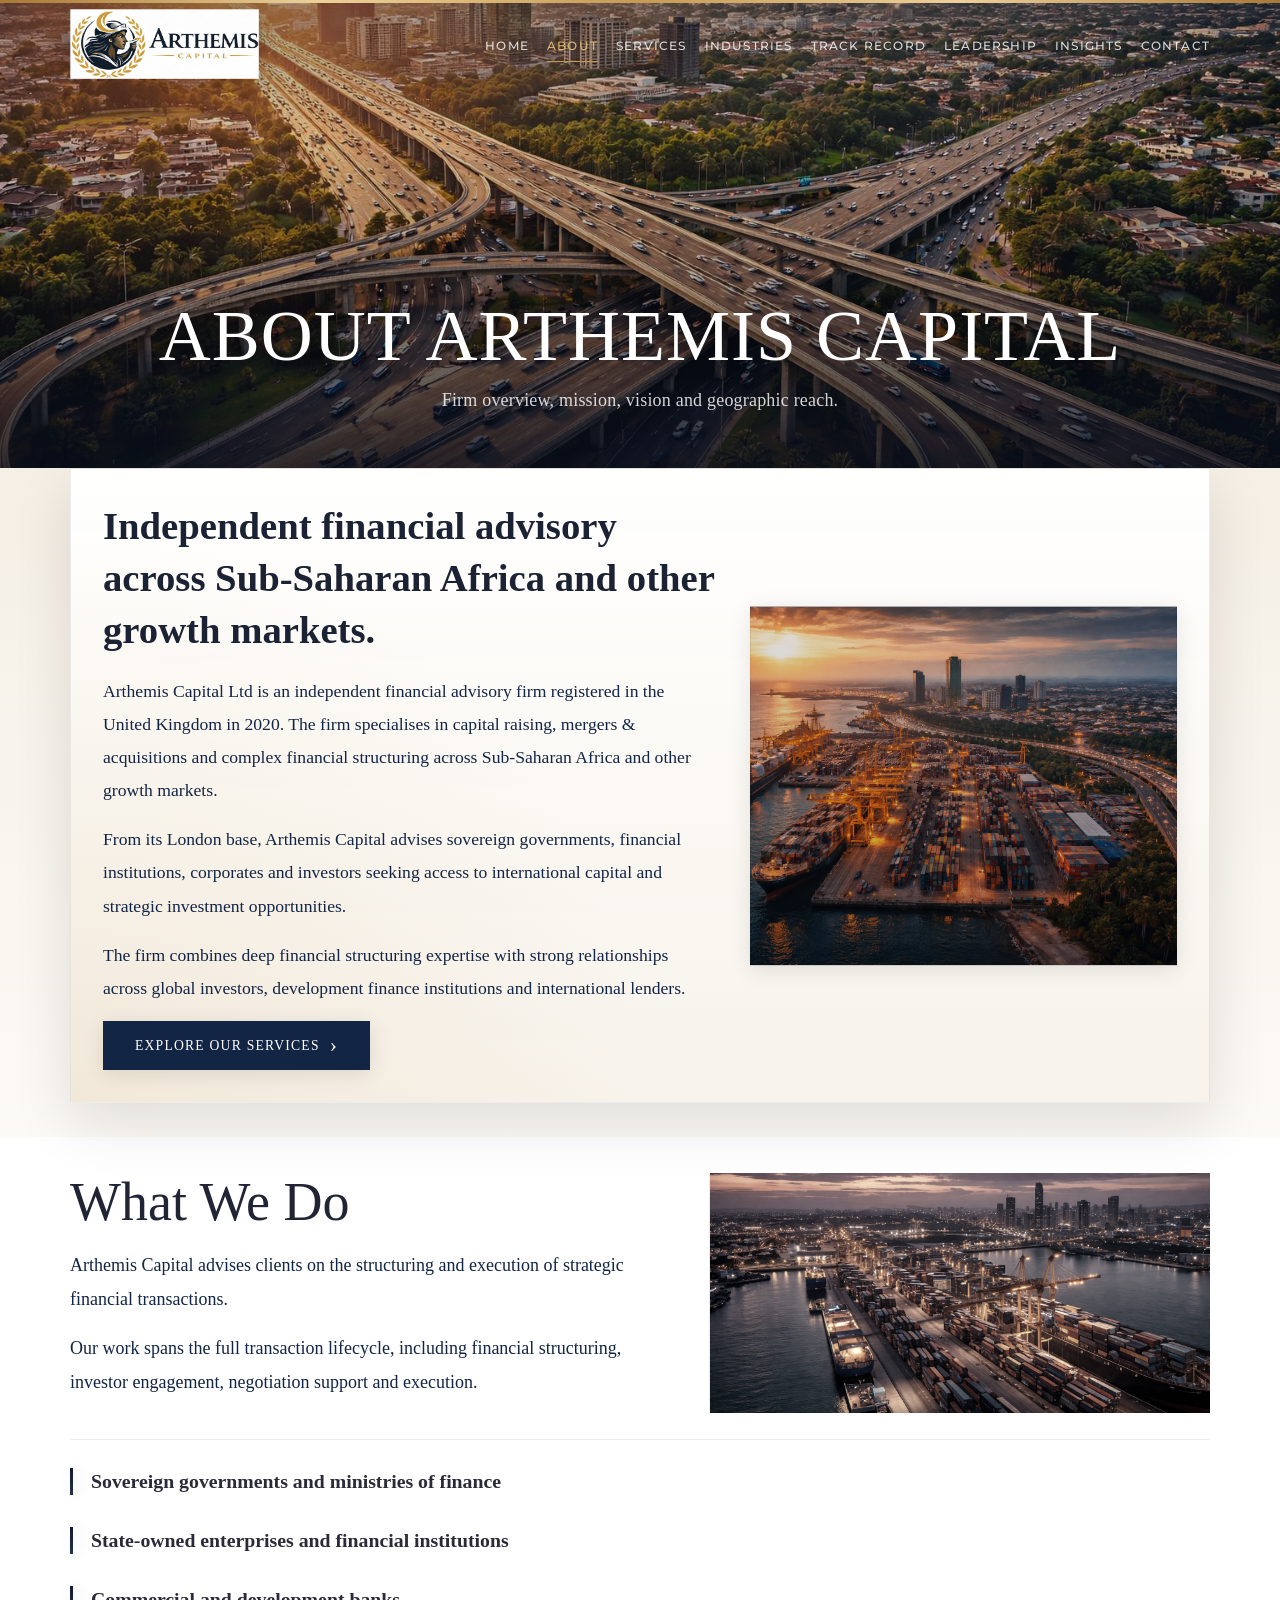
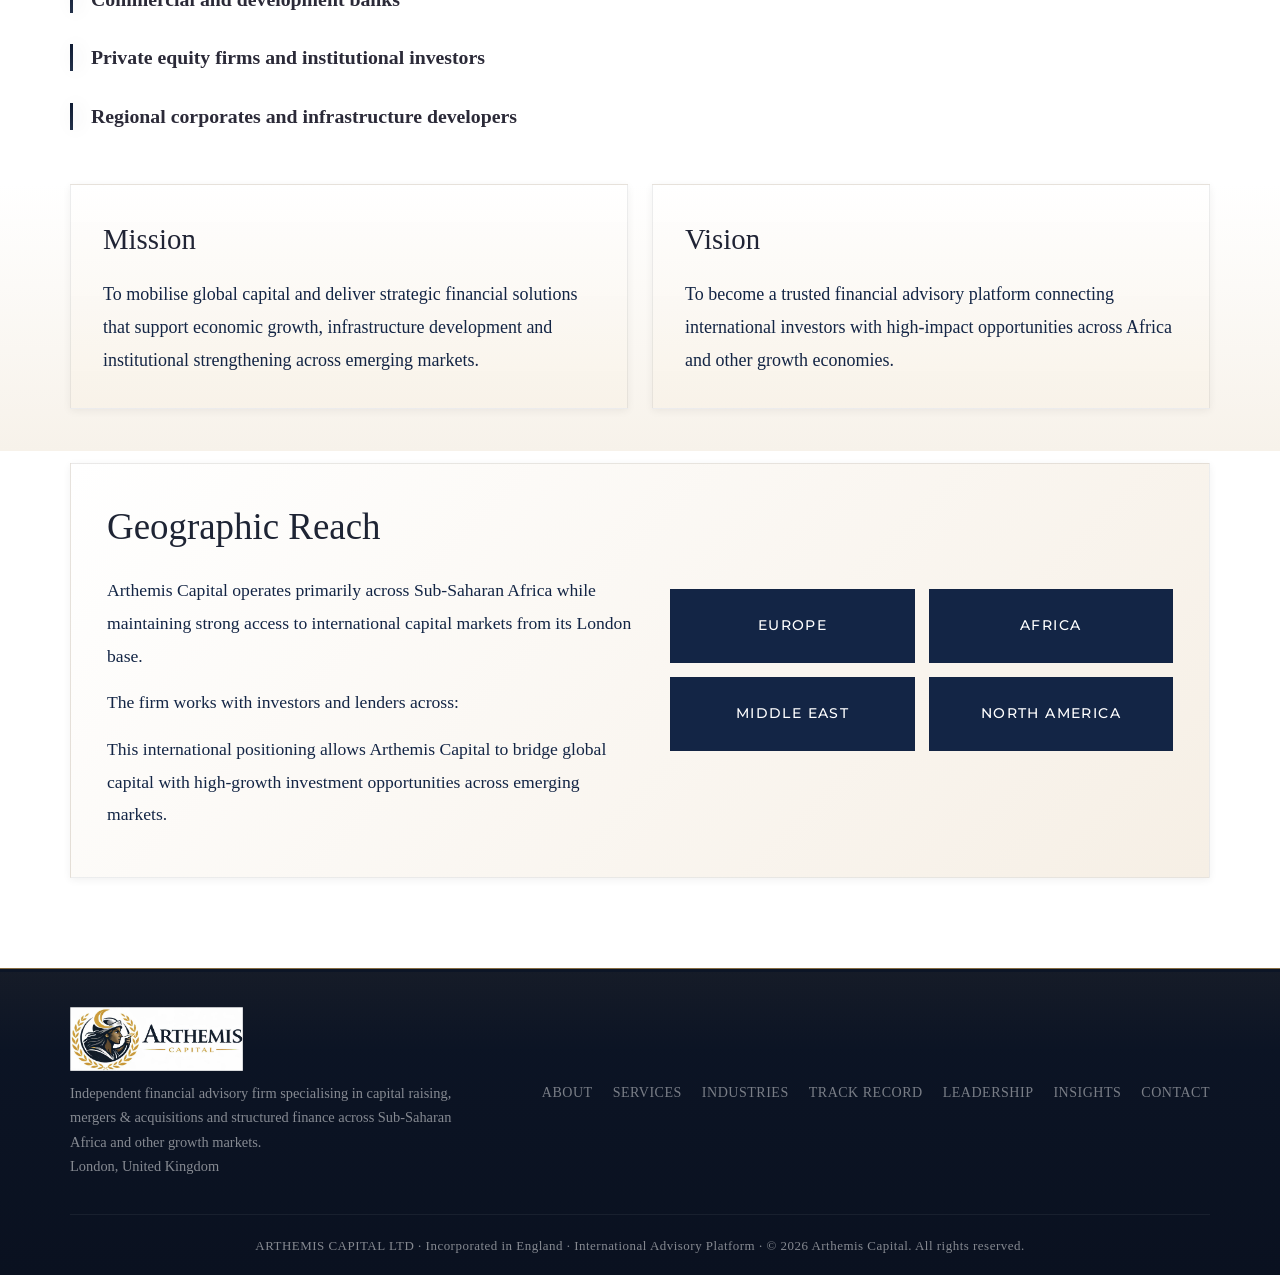
==== docs/about.html @ d1cd0d47 "update page" ====
<!DOCTYPE html>
<html lang="en">

<head>
  <meta charset="UTF-8">
  <meta name="viewport" content="width=device-width, initial-scale=1.0">
  <title>About - Arthemis Capital</title>
  <link rel="icon" href="images/ICONE_ARTHEMIS.png" type="image/x-icon">
  <meta name="description" content="Firm overview, mission, vision and geographic reach of Arthemis Capital.">
  <link rel="preconnect" href="https://fonts.googleapis.com">
  <link rel="preconnect" href="https://fonts.gstatic.com" crossorigin>
  <link
    href="https://fonts.googleapis.com/css2?family=Inter:wght@300;400;500;600;700&family=Montserrat:wght@300;400;500;600;700&family=Playfair+Display:ital,wght@0,400;0,700;1,400&display=swap"
    rel="stylesheet">
  <link rel="stylesheet" href="css/global.css">
  <link rel="stylesheet" href="css/about.css">
</head>

<body>
  <div class="gold-bar-top"></div>

  <header class="site-header">
    <div class="header-inner">
      <a href="index.html" class="logo" aria-label="Arthemis Capital home">
        <img src="images/LOGO_ARTHEMIS.png" alt="Arthemis Capital logo">
      </a>
      <nav class="main-nav" id="mainNav">
        <ul>
          <li><a href="index.html">Home</a></li>
          <li><a href="about.html" class="active">About</a></li>
          <li><a href="services.html">Services</a></li>
          <li><a href="industries.html">Industries</a></li>
          <li><a href="track-record.html">Track Record</a></li>
          <li><a href="leadership.html">Leadership</a></li>
          <li><a href="insights.html">Insights</a></li>
          <li><a href="contact.html">Contact</a></li>
        </ul>
      </nav>
      <button class="nav-toggle" id="navToggle" aria-label="Toggle navigation">
        <span></span><span></span><span></span>
      </button>
    </div>
  </header>

  <section class="page-hero">
    <div class="hero-bg"></div>
    <div class="page-hero-content">
      <h1>About Arthemis Capital</h1>
      <p>Firm overview, mission, vision and geographic reach.</p>
    </div>
  </section>

  <section class="about-intro-section">
    <div class="container">
      <div class="about-intro-card">
        <div class="about-intro-copy">
          <h2>Independent financial advisory across Sub-Saharan Africa and other growth markets.</h2>
          <p>Arthemis Capital Ltd is an independent financial advisory firm registered in the United Kingdom in 2020.
            The firm specialises in capital raising, mergers &amp; acquisitions and complex financial structuring across
            Sub-Saharan Africa and other growth markets.</p>
          <p>From its London base, Arthemis Capital advises sovereign governments, financial institutions, corporates
            and investors seeking access to international capital and strategic investment opportunities.</p>
          <p>The firm combines deep financial structuring expertise with strong relationships across global investors, development finance institutions and international lenders.</p>
          <a href="services.html" class="btn btn-dark btn-arrow">Explore Our Services</a>
        </div>
        <div class="about-intro-visual" aria-hidden="true">
          <div class="about-intro-image"></div>
        </div>
      </div>
    </div>
  </section>

  <section class="about-firm-section">
    <div class="container">
      <div class="about-firm-layout">
        <div class="about-intro-text">
          <h2>What We Do</h2>
          <p>Arthemis Capital advises clients on the structuring and execution of strategic financial transactions.</p>
          <p>Our work spans the full transaction lifecycle, including financial structuring, investor engagement,
            negotiation support and execution.</p>
        </div>
        <div class="about-firm-map" aria-hidden="true"></div>
      </div>

      <div class="work-list-panel">
        <div class="work-list">
          <div class="value-item">
            <div class="value-bar"></div>
            <div>
              <h4>Sovereign governments and ministries of finance</h4>
            </div>
          </div>
          <div class="value-item">
            <div class="value-bar"></div>
            <div>
              <h4>State-owned enterprises and financial institutions</h4>
            </div>
          </div>
          <div class="value-item">
            <div class="value-bar"></div>
            <div>
              <h4>Commercial and development banks</h4>
            </div>
          </div>
          <div class="value-item">
            <div class="value-bar"></div>
            <div>
              <h4>Private equity firms and institutional investors</h4>
            </div>
          </div>
          <div class="value-item">
            <div class="value-bar"></div>
            <div>
              <h4>Regional corporates and infrastructure developers</h4>
            </div>
          </div>
        </div>
      </div>
    </div>
  </section>

  <section class="mission-section">
    <div class="container">
      <div class="mission-grid">
        <article class="mission-card">
          <h2>Mission</h2>
          <p>To mobilise global capital and deliver strategic financial solutions that support economic growth,
            infrastructure development and institutional strengthening across emerging markets.</p>
        </article>
        <article class="mission-card">
          <h2>Vision</h2>
          <p>To become a trusted financial advisory platform connecting international investors with high-impact
            opportunities across Africa and other growth economies.</p>
        </article>
      </div>
    </div>
  </section>

  <section class="reach-section">
    <div class="container">
      <div class=" reach-layout">
        <div class="reach-copy">
          <h2>Geographic Reach</h2>
          <p>Arthemis Capital operates primarily across Sub-Saharan Africa while maintaining strong access to international capital markets from its London base.</p>
          <p>The firm works with investors and lenders across:</p>
          <p>This international positioning allows Arthemis Capital to bridge global capital with high-growth investment opportunities across emerging markets.</p>
        </div>
        <div class="reach-grid">
          <div class="reach-card">Europe</div>
          <div class="reach-card">Africa</div>
          <div class="reach-card">Middle East</div>
          <div class="reach-card">North America</div>
        </div>
      </div>
    </div>
  </section>

  <footer class="site-footer">
    <div class="container">
      <div class="footer-inner">
        <div class="footer-left">
          <a href="index.html" class="footer-logo" aria-label="Arthemis Capital home">
            <img src="images/LOGO_ARTHEMIS.png" alt="Arthemis Capital logo">
          </a>
          <p>Independent financial advisory firm specialising in capital raising, mergers &amp; acquisitions and
            structured finance across Sub-Saharan Africa and other growth markets.</p>
          <p>London, United Kingdom</p>
        </div>
        <div class="footer-links">
          <a href="about.html">About</a>
          <a href="services.html">Services</a>
          <a href="industries.html">Industries</a>
          <a href="track-record.html">Track Record</a>
          <a href="leadership.html">Leadership</a>
          <a href="insights.html">Insights</a>
          <a href="contact.html">Contact</a>
        </div>
      </div>
      <div class="footer-bottom">
        <p>ARTHEMIS CAPITAL LTD · Incorporated in England · International Advisory Platform · &copy; 2026 Arthemis
          Capital. All rights reserved.</p>
      </div>
    </div>
  </footer>

  <script src="js/main.js"></script>
</body>

</html>
---- docs/css/global.css ----
/* ==========================================
   ARTHEMIS CAPITAL - Global Stylesheet
   Shared variables, reset, header, buttons,
   sections, page-hero, footer & responsive
   ========================================== */

/* --- CSS Variables --- */
:root {
  --navy-dark: #0b1220;
  --navy: #132545;
  --navy-mid: #17253f;
  --navy-light: #20304c;
  --gold: #c69a53;
  --gold-light: #dbb779;
  --gold-bright: #edd19a;
  --gold-dark: #a87835;
  --gold-deep: #8a6428;
  --white: #ffffff;
  --off-white: #f7f5f1;
  --cream: #f0ebe3;
  --light-gray: #e0ddd6;
  --medium-gray: #8a8a8a;
  --dark-text: #132545;
  --body-text: #3a3a4a;
  --font-heading: 'Playfair Display', 'Georgia', serif;
  --font-body: 'Inter', 'Helvetica Neue', Arial, sans-serif;
  --max-width: 1200px;
  --transition: all 0.35s cubic-bezier(0.25, 0.46, 0.45, 0.94);
  --shadow-sm: 0 2px 8px rgba(0,0,0,0.06);
  --shadow-md: 0 4px 20px rgba(0,0,0,0.1);
  --shadow-lg: 0 10px 40px rgba(0,0,0,0.15);
  --shadow-gold: 0 4px 20px rgba(200,148,74,0.15);
}

/* --- Reset & Base --- */
*,*::before,*::after{margin:0;padding:0;box-sizing:border-box}
html{scroll-behavior:smooth;font-size:18px}
body{color:var(--body-text);line-height:1.7;background:linear-gradient(180deg,#f7f3ed 0%,#ffffff 12%,#f7f3ed 100%);-webkit-font-smoothing:antialiased;-moz-osx-font-smoothing:grayscale}
a{text-decoration:none;color:inherit;transition:var(--transition)}
ul,ol{list-style:none}
img{max-width:100%;height:auto;display:block}
.container{max-width:var(--max-width);margin:0 auto;padding:0 30px}

/* --- Gold Top Bar --- */
.gold-bar-top{height:3px;background:linear-gradient(90deg,var(--gold-dark),var(--gold-bright),var(--gold),var(--gold-bright),var(--gold-dark));position:fixed;top:0;left:0;right:0;z-index:1001}

/* --- Header / Navigation --- */
.site-header{background:transparent;backdrop-filter:none;-webkit-backdrop-filter:none;position:fixed;top:3px;left:0;width:100%;z-index:1000;border-bottom:none;transition:var(--transition)}
.site-header.scrolled{background:rgba(8,14,28,0.94);box-shadow:0 4px 30px rgba(0,0,0,0.32);border-bottom-color:rgba(200,148,74,0.2)}
.header-inner{display:flex;align-items:center;justify-content:space-between;max-width:var(--max-width);margin:0 auto;padding:0 30px;height:82px}
.logo{display:inline-flex;align-items:center;flex-shrink:0}
.logo img{display:block;height:70px;width:auto;object-fit:contain;filter:drop-shadow(0 4px 14px rgba(0,0,0,0.22))}
.main-nav ul{display:flex;gap:18px;align-items:center}
.main-nav a{color:rgba(255,255,255,0.82);font-size:0.66rem;text-transform:uppercase;letter-spacing:1.2px;font-weight:500;padding:5px 0;position:relative;font-family:'Montserrat',sans-serif}
.main-nav a::after{content:'';position:absolute;bottom:-4px;left:0;width:0;height:1px;background:var(--gold);transition:width 0.35s ease}
.main-nav a:hover,.main-nav a.active{color:var(--gold-light)}
.main-nav a:hover::after,.main-nav a.active::after{width:100%}
.nav-toggle{display:none;flex-direction:column;gap:5px;cursor:pointer;background:none;border:none;padding:5px}
.nav-toggle span{display:block;width:24px;height:2px;background:var(--white);transition:var(--transition);border-radius:1px}

/* --- Page Hero (interior pages) --- */
.page-hero{position:relative;min-height:43vh;display:flex;align-items:flex-end;color:var(--white);margin-top:0;padding-top:65px;overflow:hidden;border-bottom:1px solid rgba(198,154,83,0.3)}

.page-hero .hero-bg{position:absolute;inset:0;z-index:0;
  background:
    linear-gradient(180deg,rgba(8,14,28,0.66) 0%,rgba(8,14,28,0.38) 35%,rgba(12,26,50,0.35) 55%,rgba(8,14,28,0.75) 100%),
    url('../images/image10.jpeg');
  background-position:center;
  background-size:cover;
  background-repeat:no-repeat}

.page-hero .hero-bg::before{content:'';position:absolute;inset:0;background:none}

.page-hero .hero-bg::after{content:'';position:absolute;bottom:0;left:0;right:0;height:150px;background:linear-gradient(to top,rgba(8,14,28,0.4),transparent)}

.page-hero-content{position:relative;z-index:1;padding:78px 30px 44px;max-width:var(--max-width);margin:0 auto;width:100%;text-align:center}
.page-hero h1{font-size:3rem;font-weight:400;margin-bottom:12px;text-shadow:0 2px 20px rgba(0,0,0,0.4);letter-spacing:0.8px}
.page-hero p{font-size:1rem;color:rgba(255,255,255,0.82);max-width:680px;letter-spacing:0.2px;margin:0 auto}
.breadcrumb{margin-top:25px;font-size:0.78rem;color:rgba(255,255,255,0.4);letter-spacing:0.5px}
.breadcrumb a{color:rgba(255,255,255,0.5)}
.breadcrumb a:hover{color:var(--gold-light)}

/* --- Buttons --- */
.btn{display:inline-flex;align-items:center;gap:10px;padding:13px 32px;font-size:0.76rem;letter-spacing:1.2px;text-transform:uppercase;font-weight:500;border:none;cursor:pointer;transition:var(--transition);position:relative}
.btn-primary{background:linear-gradient(135deg,var(--gold),var(--gold-dark));color:var(--navy-dark);box-shadow:0 4px 15px rgba(200,148,74,0.3)}
.btn-primary:hover{background:linear-gradient(135deg,var(--gold-bright),var(--gold));box-shadow:0 6px 25px rgba(200,148,74,0.4);transform:translateY(-1px)}
.btn-outline{background:rgba(255,255,255,0.05);color:var(--white);border:1px solid rgba(255,255,255,0.5)}
.btn-outline:hover{border-color:var(--gold-light);color:var(--gold-light);background:rgba(200,148,74,0.08)}
.btn-outline-dark{background:#132545;color:var(--navy);border:1px solid rgba(11,18,32,0.6)}
.btn-outline-dark:hover{color:var(--white);box-shadow:var(--shadow-md)}
.btn-dark{background:var(--navy);color:var(--white);box-shadow:var(--shadow-md)}
.btn-gold-outline{background:transparent;color:var(--gold-light);border:1px solid rgba(198,154,83,0.65)}
.btn-gold-outline:hover{background:var(--gold);color:var(--navy-dark);box-shadow:var(--shadow-gold)}
.btn-arrow::after{content:'\203A';font-size:1.2rem;transition:transform 0.3s ease;line-height:1}
.btn-arrow:hover::after{transform:translateX(4px)}

/* --- Sections --- */
.section{padding:90px 0}
.section-dark{background:var(--navy-dark);color:var(--white)}
.section-navy{background:var(--navy);color:var(--white)}
.section-light{background:var(--off-white)}
.section-title{text-align:center;font-size:1.9rem;color:var(--dark-text);margin-bottom:15px;font-weight:400;letter-spacing:0.5px}
.section-title-light{color:var(--white)}
.section-subtitle{text-align:center;max-width:600px;margin:0 auto 50px;font-size:0.95rem;line-height:1.7}
.section-subtitle-light{color:rgba(255,255,255,0.6)}

/* --- Footer --- */
.site-footer{background:linear-gradient(180deg,#0c1526 0%,#0a1120 100%);color:rgba(255,255,255,0.5);padding:38px 0 18px;border-top:1px solid rgba(198,154,83,0.65);position:relative}
.site-footer::before{content:'';position:absolute;top:3px;left:0;right:0;height:80px;background:linear-gradient(to bottom,rgba(200,148,74,0.05),transparent);pointer-events:none}
.footer-inner{display:flex;justify-content:space-between;align-items:center;flex-wrap:wrap;gap:25px;position:relative;z-index:1}
.footer-left{font-size:0.8rem;max-width:420px}
.footer-left .footer-logo{display:inline-flex;align-items:center;margin-bottom:10px}
.footer-left .footer-logo img{display:block;height:64px;width:auto;object-fit:contain}
.footer-links{display:flex;gap:20px;flex-wrap:wrap;justify-content:flex-end}
.footer-links a{font-size:0.78rem;color:rgba(255,255,255,0.45);letter-spacing:0.5px;text-transform:uppercase}
.footer-links a:hover{color:var(--gold-light)}
.footer-bottom{text-align:center;margin-top:35px;padding-top:20px;border-top:1px solid rgba(255,255,255,0.06);font-size:0.72rem;letter-spacing:0.5px;position:relative;z-index:1}

/* --- Responsive --- */
@media(max-width:1024px){
  .transactions-grid,.stats-grid,.why-grid{grid-template-columns:repeat(2,1fr)}
  .about-intro{grid-template-columns:1fr}
  .leader-profile{grid-template-columns:230px 1fr;padding:35px}
  .hero h1{font-size:2.3rem}
  .hero h1 span{font-size:1.35rem}
}

@media(max-width:768px){
  html{font-size:15px}
  .container{padding:0 20px}
  .nav-toggle{display:flex}
  .logo img{height:42px}
  .main-nav{position:fixed;top:71px;left:0;right:0;background:rgba(8,14,28,0.98);backdrop-filter:blur(12px);transform:translateY(-100%);opacity:0;visibility:hidden;transition:var(--transition);border-bottom:1px solid rgba(200,148,74,0.15)}
  .main-nav.active{transform:translateY(0);opacity:1;visibility:visible}
  .main-nav ul{flex-direction:column;padding:25px 30px;gap:18px}
  .hero{min-height:80vh}
  .hero h1{font-size:1.8rem}
  .hero h1 span{font-size:1.15rem}
  .hero-stats{flex-direction:column;align-items:stretch}
  .hero-stat{border-right:none;border-bottom:1px solid rgba(200,148,74,0.1);text-align:center}
  .hero-stat:last-child{border-bottom:none}
  .page-hero{min-height:300px}
  .page-hero h1{font-size:2rem}
  .section{padding:60px 0}
  .leader-profile{grid-template-columns:1fr;padding:30px 25px;text-align:center;gap:30px}
  .leader-photo{max-width:220px;margin:0 auto}
  .transactions-grid,.stats-grid{grid-template-columns:repeat(2,1fr);gap:15px}
  .why-grid{grid-template-columns:repeat(2,1fr);gap:25px}
  .contact-grid{grid-template-columns:1fr;gap:40px}
  .timeline-item{grid-template-columns:65px 1fr;gap:18px}
  .quote-inner{flex-direction:column;text-align:center;gap:25px}
  .footer-inner{flex-direction:column;text-align:center}
  .footer-links{flex-wrap:wrap;justify-content:center;gap:18px}
}

@media(max-width:480px){
  .hero h1{font-size:1.5rem}
  .hero h1 span{font-size:1rem}
  .transactions-grid,.stats-grid{grid-template-columns:1fr}
  .hero-buttons{flex-direction:column;align-items:center}
  .btn{width:100%;justify-content:center}
}
---- docs/css/about.css ----
/* ==========================================
   ARTHEMIS CAPITAL - About Page
   ========================================== */

.page-hero{min-height:52vh;display:flex;align-items:flex-end;border-bottom:none}
.page-hero .hero-bg{background:linear-gradient(180deg,rgba(8,14,28,0.34) 0%,rgba(8,14,28,0.16) 28%,rgba(8,14,28,0.32) 58%,rgba(8,14,28,0.72) 100%),url('../images/image10.jpeg') center/cover no-repeat}
.page-hero-content{padding:110px 30px 52px;text-align:center}
.page-hero h1{font-size:4rem;line-height:1.04;letter-spacing:1px;text-transform:uppercase;text-shadow:0 6px 24px rgba(0,0,0,0.42)}
.page-hero p{font-size:1rem;color:rgba(255,255,255,0.82)}
.breadcrumb{margin-top:18px;color:rgba(255,255,255,0.62)}
.breadcrumb a{color:rgba(255,255,255,0.72)}

.about-intro-section{padding:0 0 34px;background:linear-gradient(180deg,#f5efe5 0%,#fcfaf6 100%)}
.about-intro-card{display:grid;grid-template-columns:minmax(0,1.12fr) minmax(300px,0.78fr);gap:34px;align-items:center;padding:32px;background:linear-gradient(180deg,rgba(255,255,255,0.98),rgba(247,242,234,0.96));border:1px solid rgba(17,28,48,0.08);box-shadow:0 20px 55px rgba(21,19,14,0.12);position:relative;z-index:2;overflow:hidden}
.about-intro-card::after{content:'';position:absolute;inset:0;background:radial-gradient(circle at left bottom,rgba(198,154,83,0.12),transparent 44%);pointer-events:none}
.about-intro-copy{position:relative;z-index:1}
.about-intro-copy h2{font-size:2.15rem;line-height:1.34;color:#1b2233;margin-bottom:18px}
.about-intro-copy p{font-size:0.98rem;color:var(--dark-text);line-height:1.88;margin-bottom:16px}
.about-intro-visual{position:relative;z-index:1}
.about-intro-image{min-height:360px;background:linear-gradient(180deg,rgba(11,18,32,0.12),rgba(11,18,32,0.28)),url('../images/image8.jpeg') center/cover no-repeat;border:1px solid rgba(17,28,48,0.08);box-shadow:var(--shadow-md)}

.about-firm-section{padding:36px 0 46px;background:#fff}
.about-firm-layout{display:grid;grid-template-columns:minmax(0,1fr) minmax(260px,0.82fr);gap:28px;align-items:center;padding-bottom:26px;border-bottom:1px solid rgba(17,28,48,0.08)}
.about-intro-text h2{font-size:3rem;font-weight:400;color:#202435;line-height:1.05;margin-bottom:18px}
.about-intro-text p{font-size:1rem;color:var(--dark-text);line-height:1.9;margin-bottom:14px;max-width:700px}
.about-firm-map{min-height:240px;border-left:1px solid rgba(17,28,48,0.08);background:url('../images/image12.jpeg') center/cover no-repeat;filter:saturate(0.38) brightness(1.08);}

.work-list-panel{padding-top:28px}
.work-list{display:grid;gap:24px;max-width:880px}
.value-item{display:flex;gap:18px;align-items:flex-start}
.value-bar{width:3px;min-height:1.5rem;background:linear-gradient(180deg,#0f1b33,#23314a);box-shadow:4px 0 18px rgba(19,37,69,0.14);border-radius:0;flex-shrink:0}
.value-item h4{font-size:1.1rem;color:#2b2a38;line-height:1.35;margin-bottom:8px}

.mission-section{padding:0 0 42px;background:linear-gradient(180deg,#fff 0%,#f7f2ea 100%)}
.mission-grid{display:grid;grid-template-columns:repeat(2,1fr);gap:24px}
.mission-card{background:linear-gradient(180deg,rgba(255,255,255,0.95),rgba(248,242,233,0.96));border:1px solid rgba(17,28,48,0.08);padding:30px 32px;box-shadow:var(--shadow-sm)}
.mission-card h2{font-size:1.6rem;color:#202435;font-weight:400;margin-bottom:14px}
.mission-card p{color:var(--dark-text);line-height:1.85}

.reach-section{padding:12px 0 90px;background:#fff}
.reach-layout{display:grid;grid-template-columns:minmax(0,1fr) minmax(280px,0.95fr);gap:34px;align-items:center;padding:32px 36px;border:1px solid rgba(17,28,48,0.08);background:linear-gradient(135deg,#fff 0%,#f6efe5 100%);box-shadow:var(--shadow-sm)}
.reach-copy h2{font-size:2.05rem;font-weight:400;color:#1e2434;margin-bottom:16px}
.reach-copy p{font-size:0.98rem;color:var(--dark-text);line-height:1.85;margin-bottom:14px}
.reach-grid{display:grid;grid-template-columns:repeat(2,1fr);gap:14px}
.reach-card{padding:24px 18px;min-height:74px;border:1px solid rgba(17,28,48,0.08);background:var(--navy);text-align:center;font-family:'Montserrat',sans-serif;font-size:0.78rem;letter-spacing:1.4px;text-transform:uppercase;font-weight:500;color:white;display:flex;align-items:center;justify-content:center}

@media(max-width:1024px){
  .about-intro-card,
  .about-firm-layout,
  .reach-layout{grid-template-columns:1fr}

  .about-firm-map{border-left:none;border-top:1px solid rgba(17,28,48,0.08)}
}

@media(max-width:768px){
  .page-hero{min-height:360px}
  .page-hero-content{padding:96px 20px 40px}
  .page-hero h1{font-size:2.4rem}

  .about-intro-card{grid-template-columns:1fr;gap:22px;padding:22px;}
  .about-intro-copy h2{font-size:1.7rem}
  .about-intro-image{min-height:280px}

  .about-firm-section{padding:28px 0 36px}
  .about-intro-text h2{font-size:2.25rem}
  .value-item h4{font-size:1.05rem}

  .mission-grid,
  .reach-grid{grid-template-columns:1fr}
  .mission-card,
  .reach-layout{padding:24px 22px}
  .reach-copy h2{font-size:1.7rem}
}
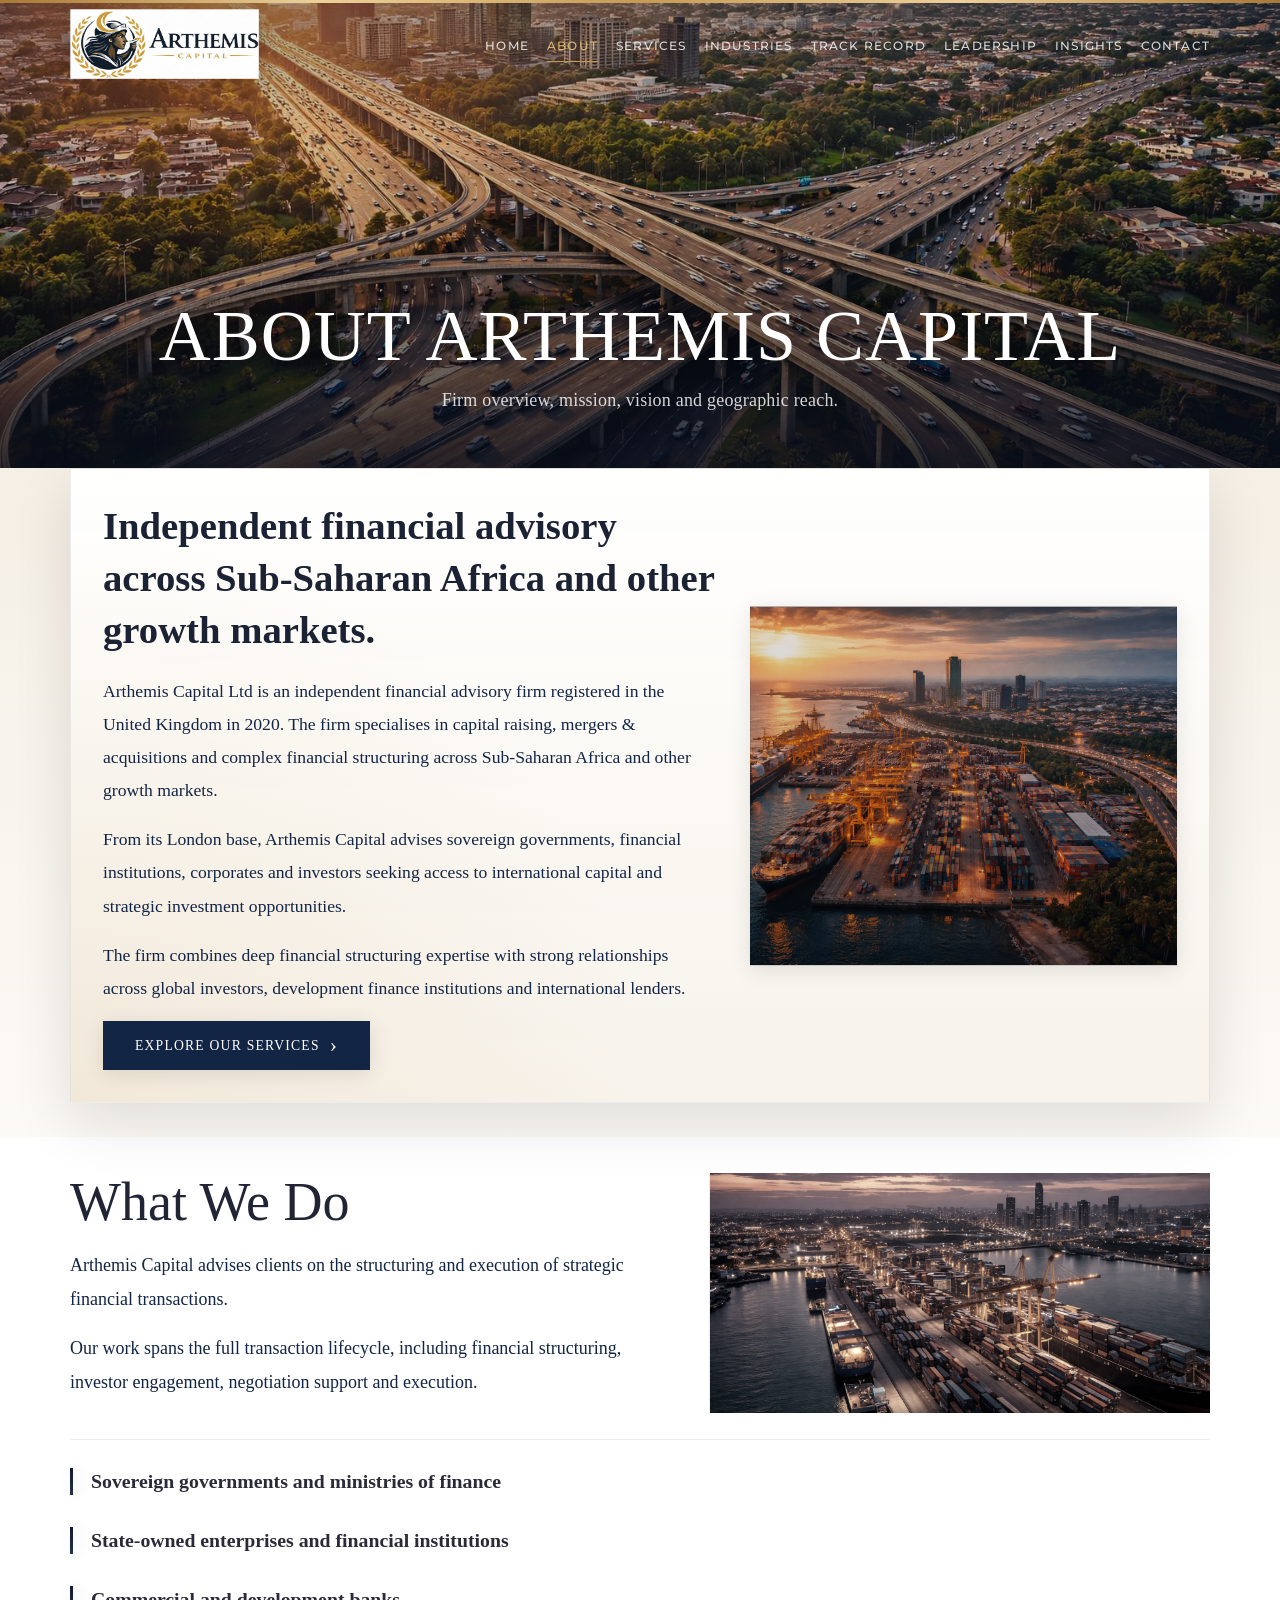
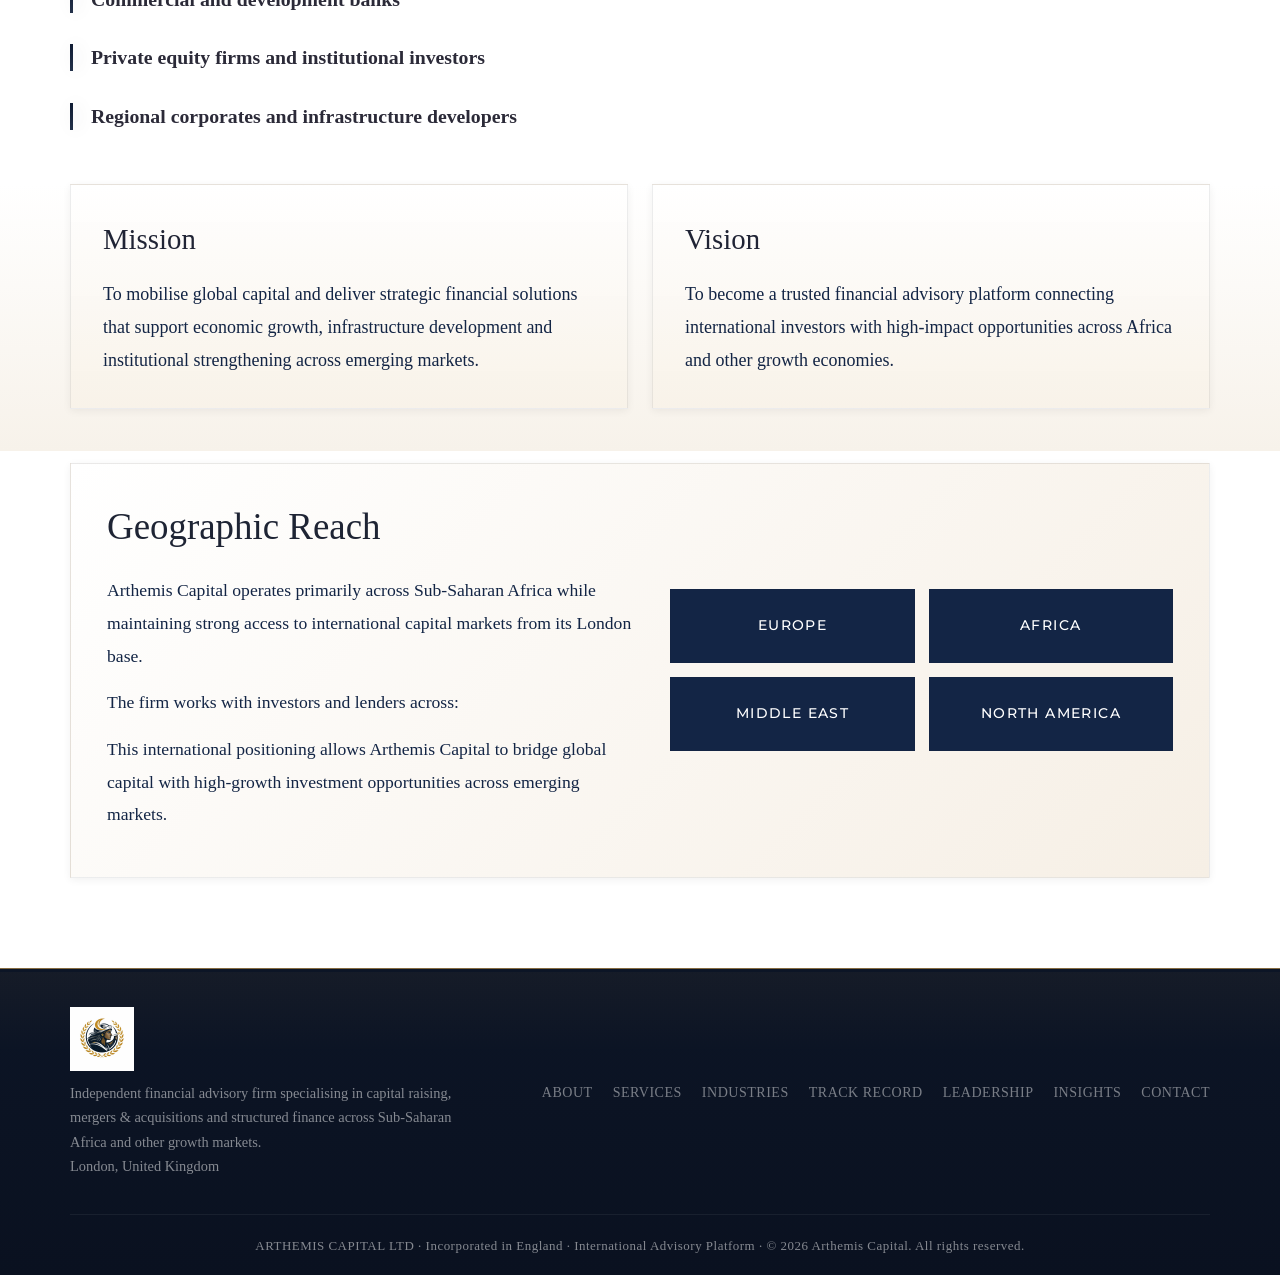
==== commit 6cce9102: "update icon footer" ====
--- a/docs/about.html
+++ b/docs/about.html
@@ -160,7 +160,7 @@
       <div class="footer-inner">
         <div class="footer-left">
           <a href="index.html" class="footer-logo" aria-label="Arthemis Capital home">
-            <img src="images/LOGO_ARTHEMIS.png" alt="Arthemis Capital logo">
+            <img src="images/logo.jpeg" alt="Arthemis Capital logo">
           </a>
           <p>Independent financial advisory firm specialising in capital raising, mergers &amp; acquisitions and
             structured finance across Sub-Saharan Africa and other growth markets.</p>
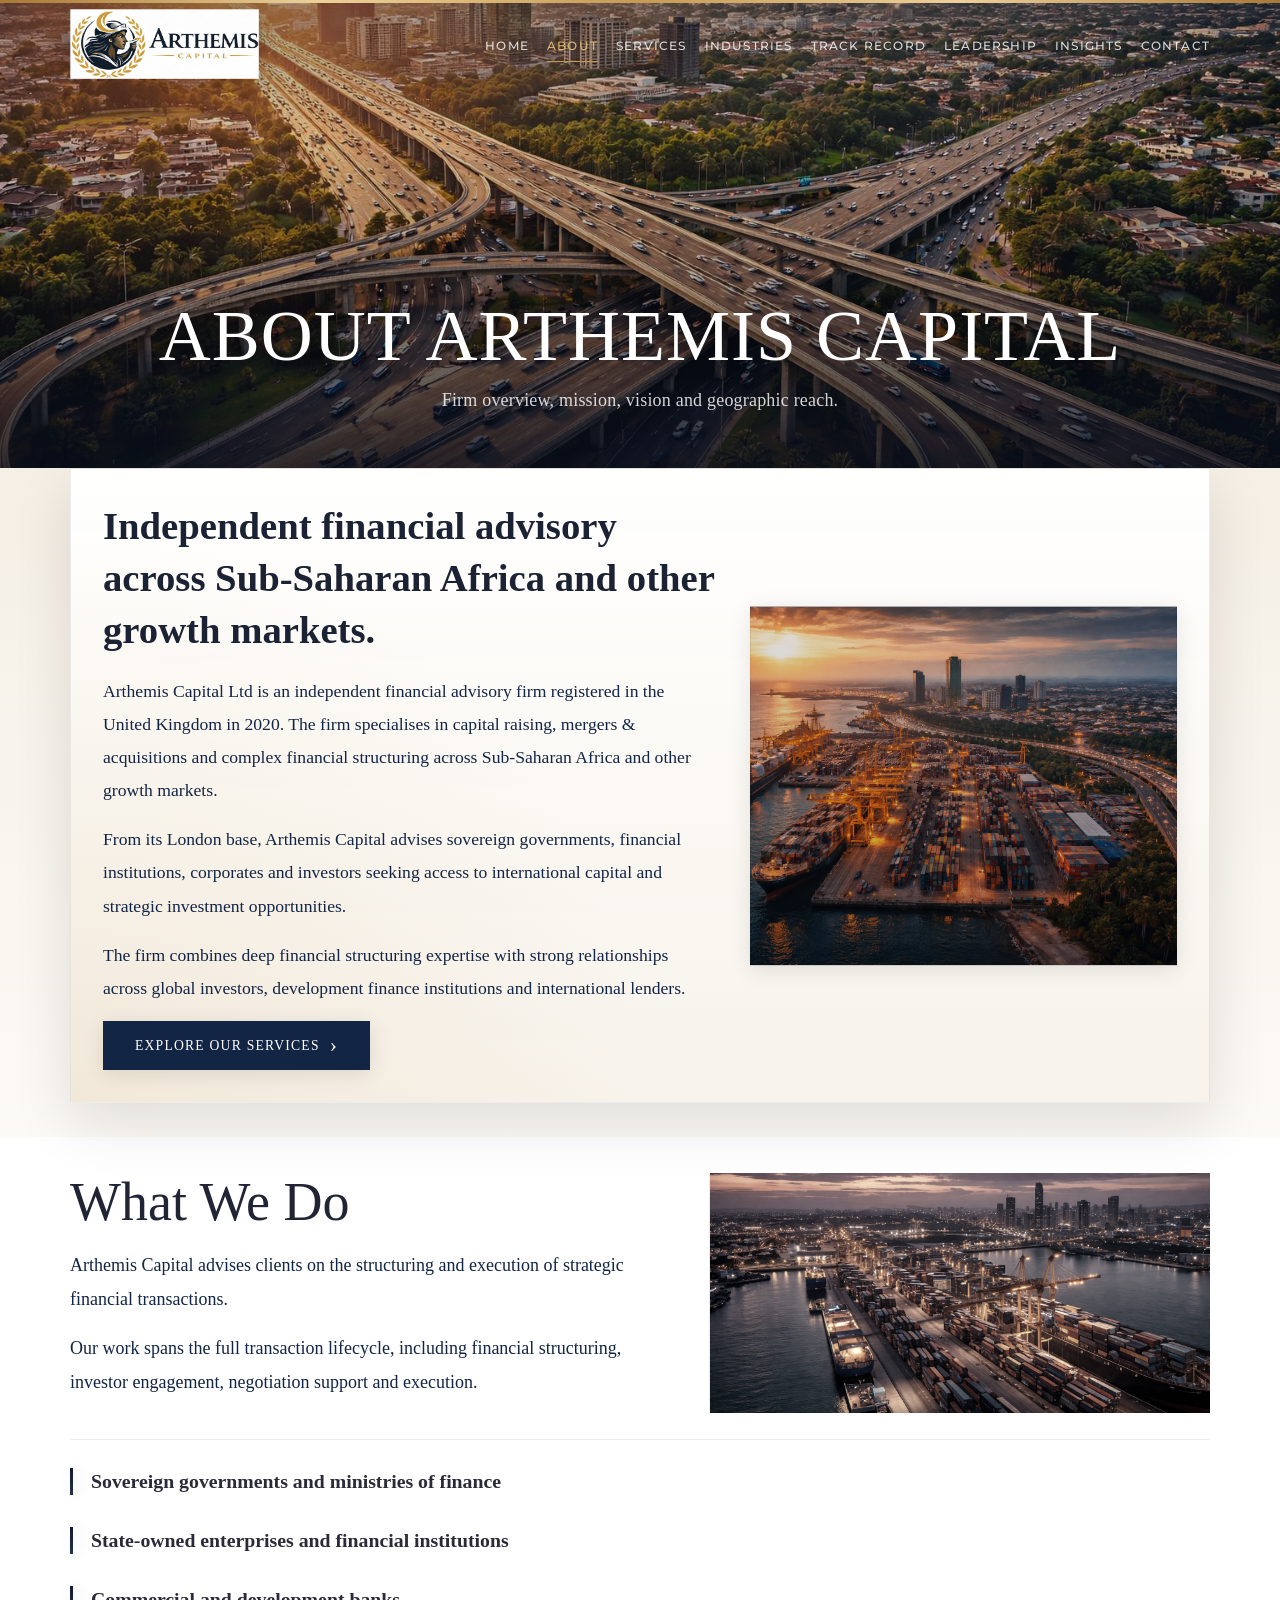
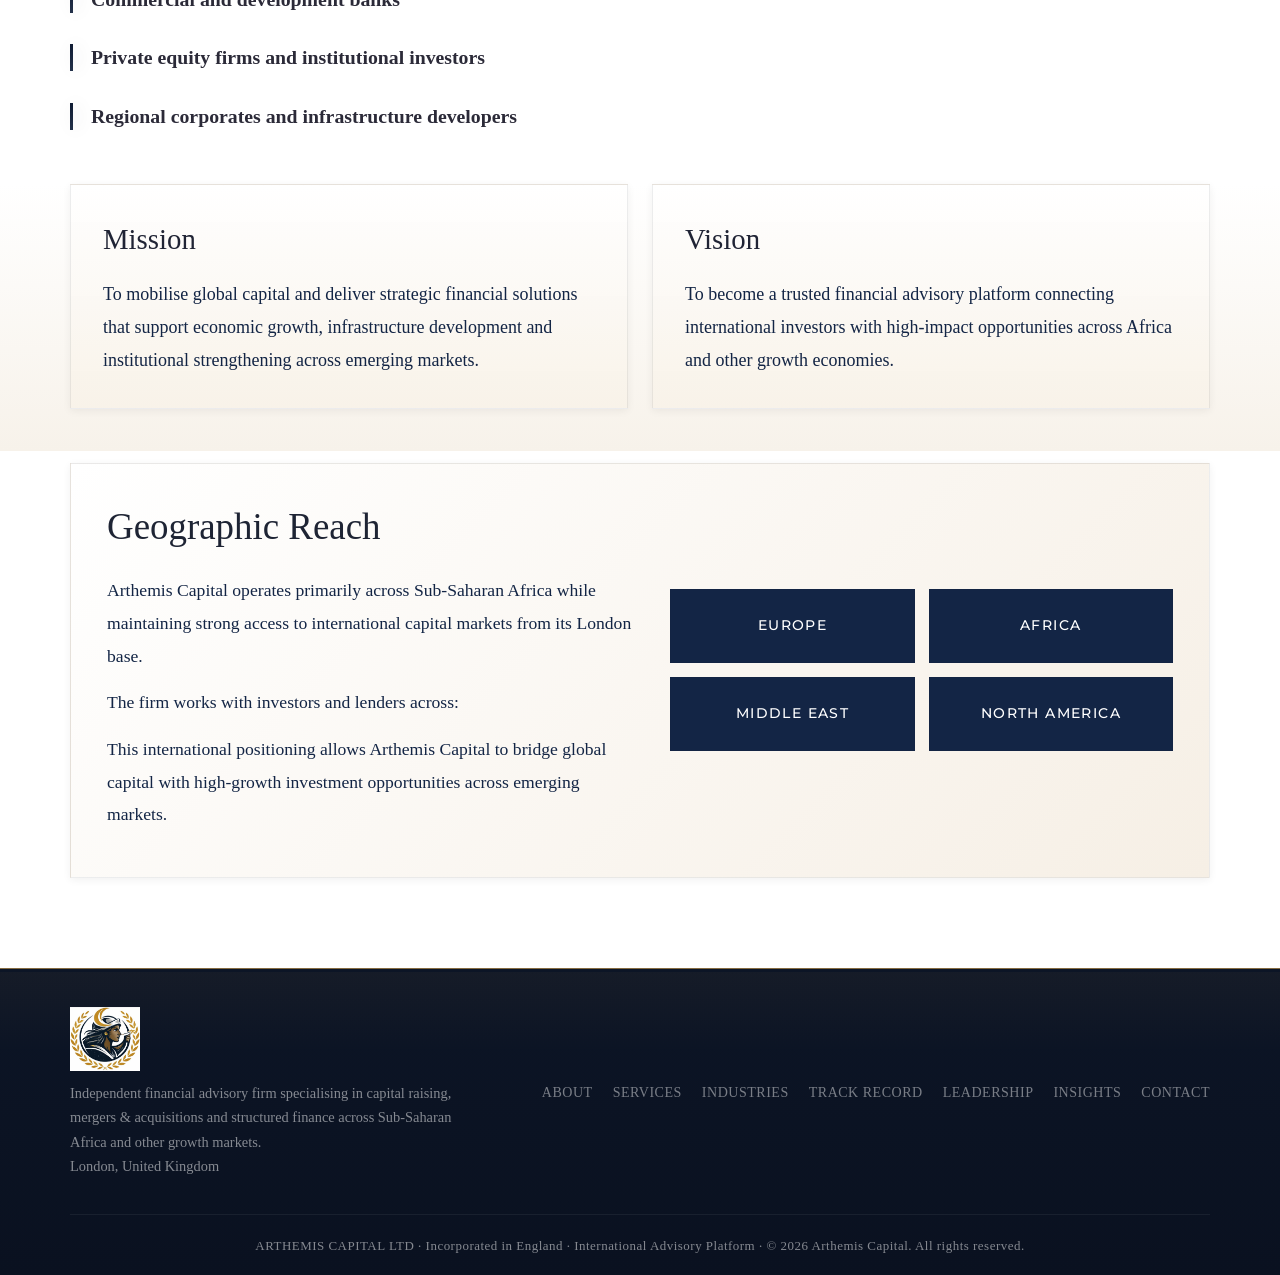
==== commit a295356f: "update icons" ====
--- a/docs/about.html
+++ b/docs/about.html
@@ -160,7 +160,7 @@
       <div class="footer-inner">
         <div class="footer-left">
           <a href="index.html" class="footer-logo" aria-label="Arthemis Capital home">
-            <img src="images/logo.jpeg" alt="Arthemis Capital logo">
+            <img src="images/ICONE_ARTHEMIS.png" alt="Arthemis Capital logo">
           </a>
           <p>Independent financial advisory firm specialising in capital raising, mergers &amp; acquisitions and
             structured finance across Sub-Saharan Africa and other growth markets.</p>
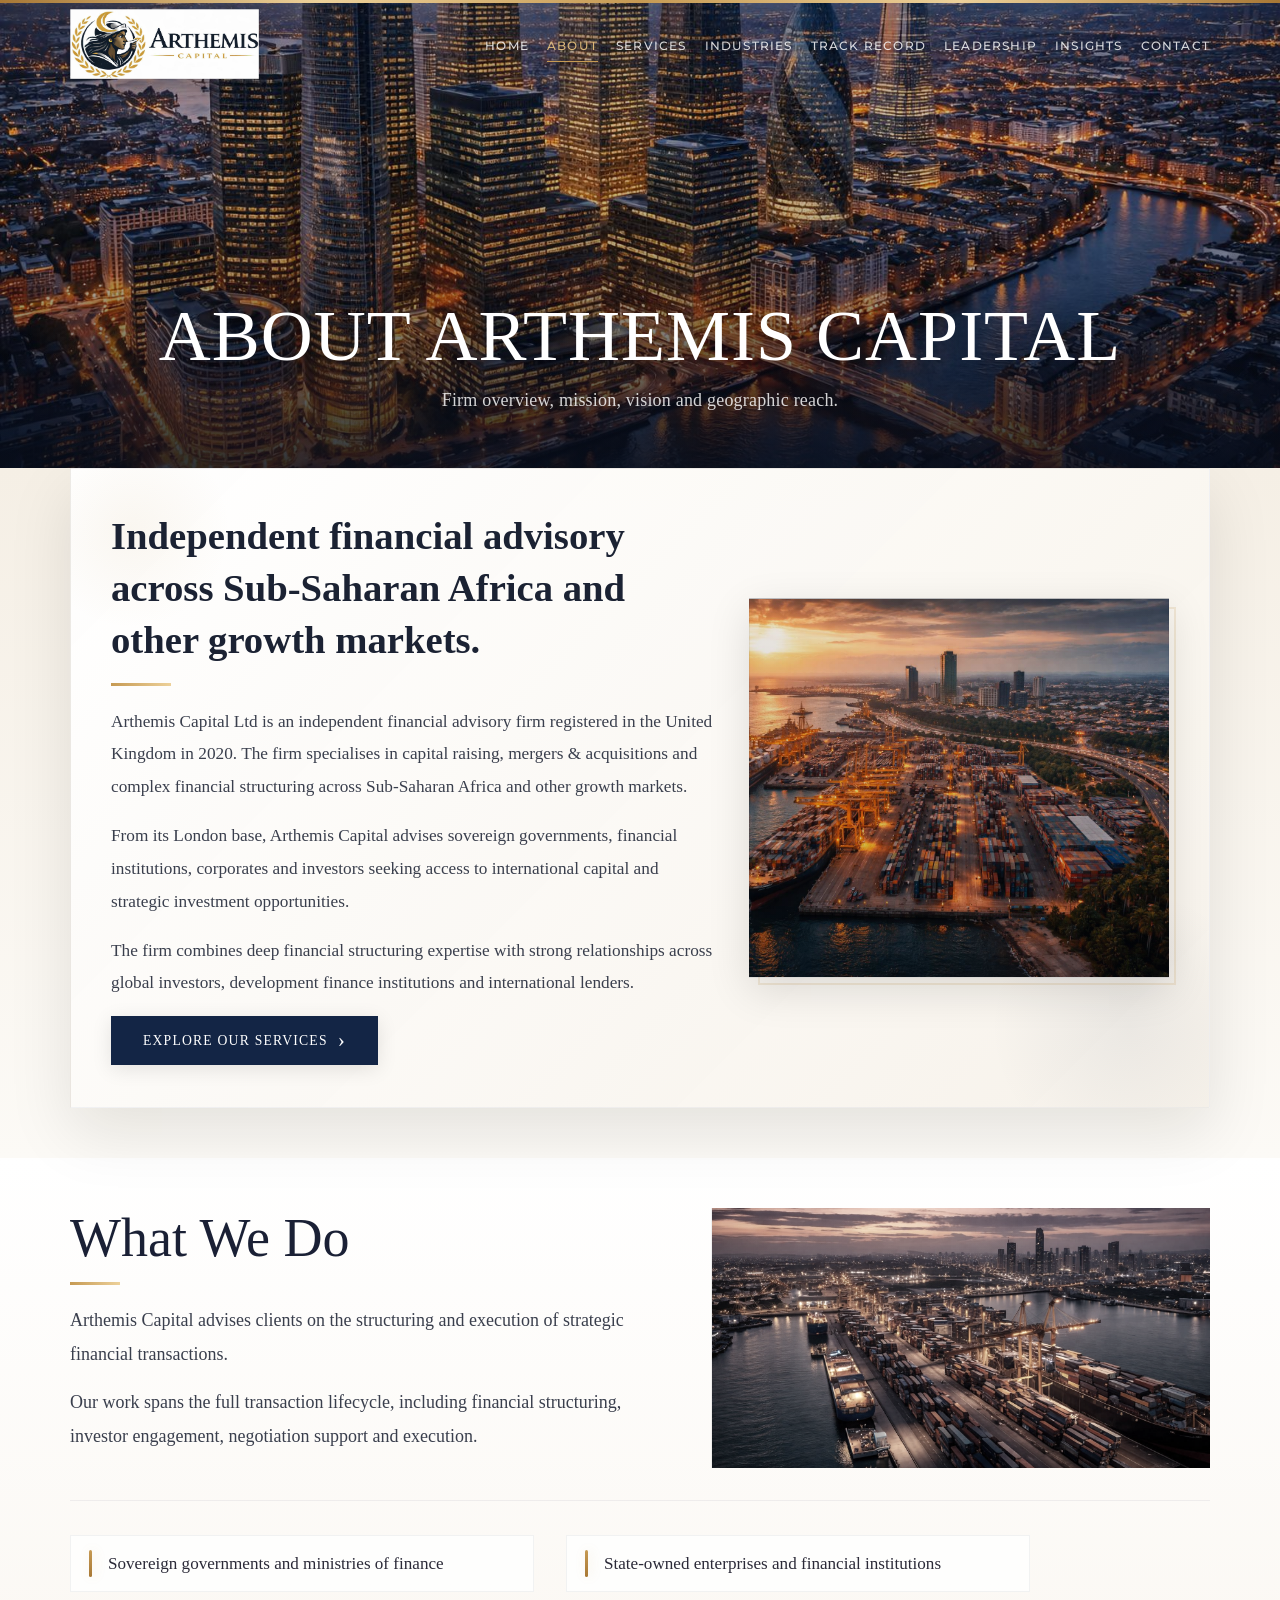
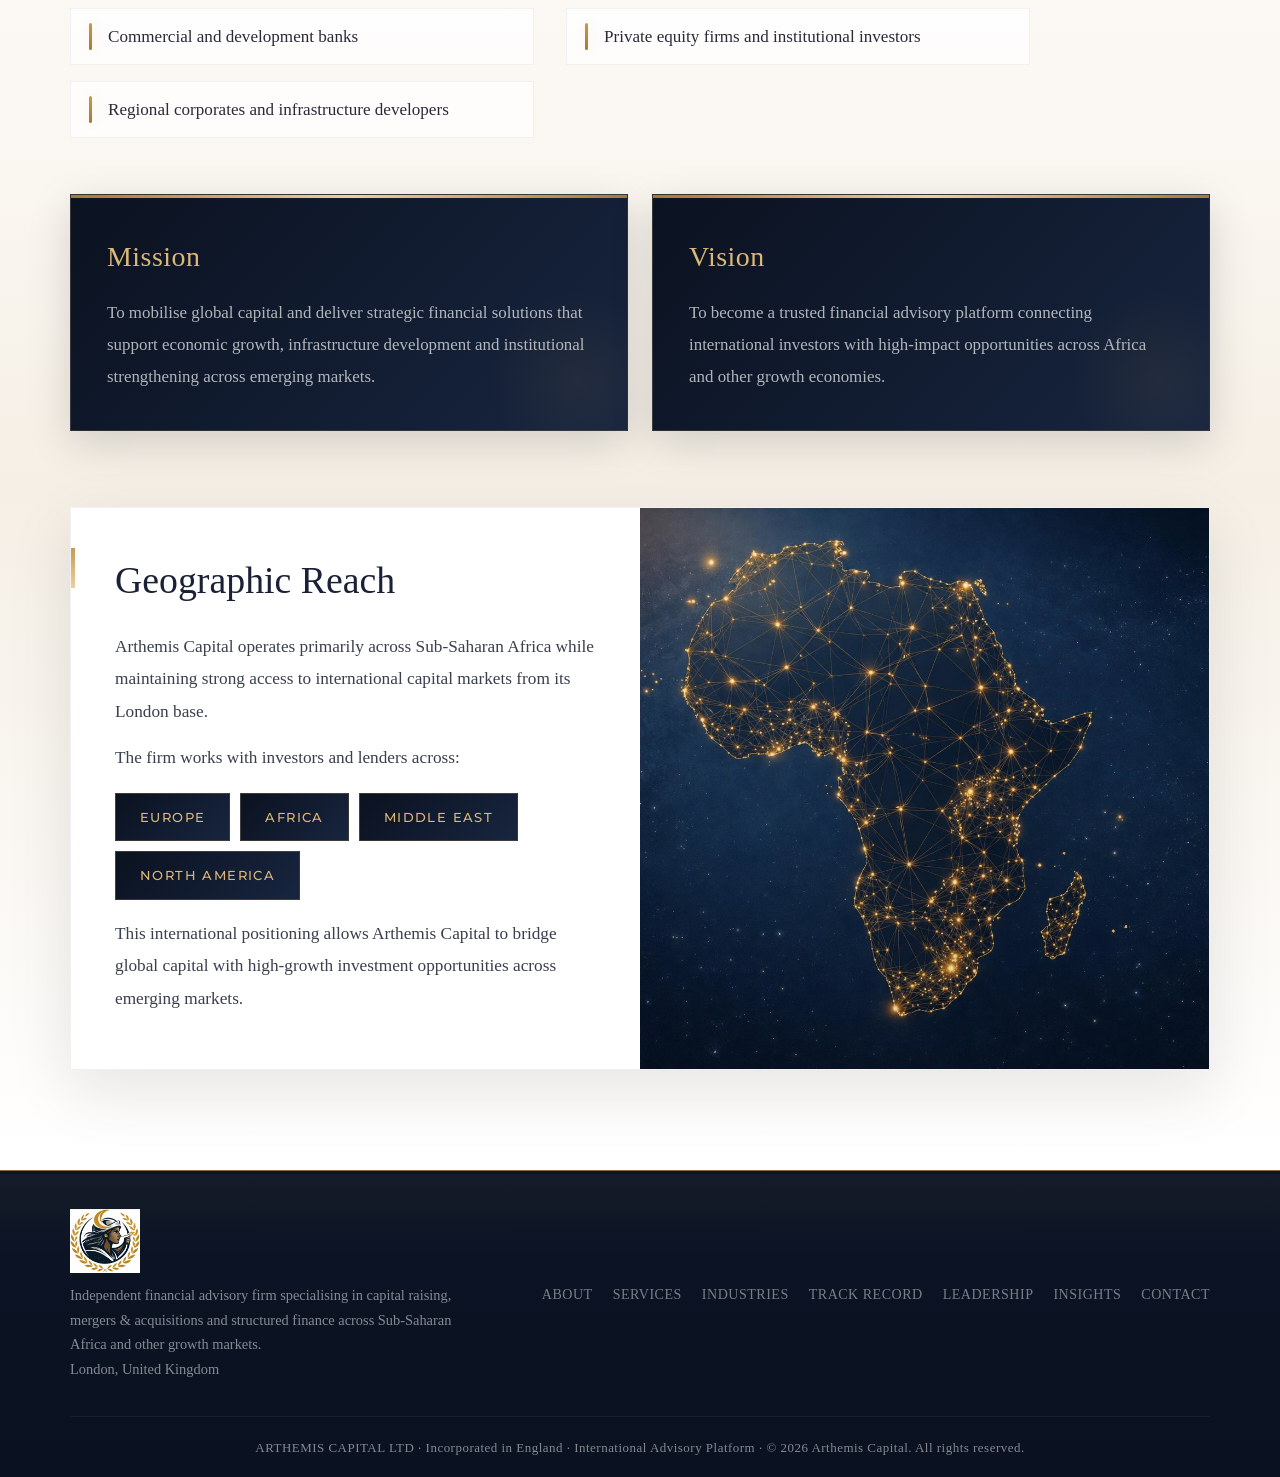
==== commit bae0a595: "changement" ====
--- a/docs/about.html
+++ b/docs/about.html
@@ -5,7 +5,7 @@
   <meta charset="UTF-8">
   <meta name="viewport" content="width=device-width, initial-scale=1.0">
   <title>About - Arthemis Capital</title>
-  <link rel="icon" href="images/ICONE_ARTHEMIS.png" type="image/x-icon">
+  <link rel="icon" href="./images/ICONE_ARTHEMIS.png" type="image/x-icon">
   <meta name="description" content="Firm overview, mission, vision and geographic reach of Arthemis Capital.">
   <link rel="preconnect" href="https://fonts.googleapis.com">
   <link rel="preconnect" href="https://fonts.gstatic.com" crossorigin>
@@ -22,7 +22,7 @@
   <header class="site-header">
     <div class="header-inner">
       <a href="index.html" class="logo" aria-label="Arthemis Capital home">
-        <img src="images/LOGO_ARTHEMIS.png" alt="Arthemis Capital logo">
+        <img src="./images/LOGO_ARTHEMIS.png" alt="Arthemis Capital logo">
       </a>
       <nav class="main-nav" id="mainNav">
         <ul>
@@ -143,13 +143,16 @@
           <h2>Geographic Reach</h2>
           <p>Arthemis Capital operates primarily across Sub-Saharan Africa while maintaining strong access to international capital markets from its London base.</p>
           <p>The firm works with investors and lenders across:</p>
+          <div class="reach-tags">
+            <span class="reach-tag">Europe</span>
+            <span class="reach-tag">Africa</span>
+            <span class="reach-tag">Middle East</span>
+            <span class="reach-tag">North America</span>
+          </div>
           <p>This international positioning allows Arthemis Capital to bridge global capital with high-growth investment opportunities across emerging markets.</p>
         </div>
-        <div class="reach-grid">
-          <div class="reach-card">Europe</div>
-          <div class="reach-card">Africa</div>
-          <div class="reach-card">Middle East</div>
-          <div class="reach-card">North America</div>
+        <div class="reach-image">
+          <img src="images/news/arthemiscapital_6.jpeg" alt="Africa network map">
         </div>
       </div>
     </div>
@@ -160,7 +163,7 @@
       <div class="footer-inner">
         <div class="footer-left">
           <a href="index.html" class="footer-logo" aria-label="Arthemis Capital home">
-            <img src="images/ICONE_ARTHEMIS.png" alt="Arthemis Capital logo">
+            <img src="./images/ICONE_ARTHEMIS.png" alt="Arthemis Capital logo">
           </a>
           <p>Independent financial advisory firm specialising in capital raising, mergers &amp; acquisitions and
             structured finance across Sub-Saharan Africa and other growth markets.</p>
--- a/docs/css/about.css
+++ b/docs/css/about.css
@@ -1,73 +1,104 @@
 /* ==========================================
-   ARTHEMIS CAPITAL - About Page
+   ARTHEMIS CAPITAL - About Page (Stylised)
    ========================================== */
 
+/* --- Hero --- */
 .page-hero{min-height:52vh;display:flex;align-items:flex-end;border-bottom:none}
-.page-hero .hero-bg{background:linear-gradient(180deg,rgba(8,14,28,0.34) 0%,rgba(8,14,28,0.16) 28%,rgba(8,14,28,0.32) 58%,rgba(8,14,28,0.72) 100%),url('../images/image10.jpeg') center/cover no-repeat}
+.page-hero .hero-bg{background:linear-gradient(180deg,rgba(8,14,28,0.34) 0%,rgba(8,14,28,0.16) 28%,rgba(8,14,28,0.32) 58%,rgba(8,14,28,0.72) 100%),url('../images/news/arthemiscapital_7.jpeg') center/cover no-repeat}
 .page-hero-content{padding:110px 30px 52px;text-align:center}
 .page-hero h1{font-size:4rem;line-height:1.04;letter-spacing:1px;text-transform:uppercase;text-shadow:0 6px 24px rgba(0,0,0,0.42)}
 .page-hero p{font-size:1rem;color:rgba(255,255,255,0.82)}
-.breadcrumb{margin-top:18px;color:rgba(255,255,255,0.62)}
-.breadcrumb a{color:rgba(255,255,255,0.72)}
 
-.about-intro-section{padding:0 0 34px;background:linear-gradient(180deg,#f5efe5 0%,#fcfaf6 100%)}
-.about-intro-card{display:grid;grid-template-columns:minmax(0,1.12fr) minmax(300px,0.78fr);gap:34px;align-items:center;padding:32px;background:linear-gradient(180deg,rgba(255,255,255,0.98),rgba(247,242,234,0.96));border:1px solid rgba(17,28,48,0.08);box-shadow:0 20px 55px rgba(21,19,14,0.12);position:relative;z-index:2;overflow:hidden}
-.about-intro-card::after{content:'';position:absolute;inset:0;background:radial-gradient(circle at left bottom,rgba(198,154,83,0.12),transparent 44%);pointer-events:none}
+/* --- Intro Section --- */
+.about-intro-section{padding:0 0 50px;background:linear-gradient(180deg,#f5efe5 0%,#fcfaf6 100%)}
+.about-intro-card{display:grid;grid-template-columns:minmax(0,1.12fr) minmax(300px,0.78fr);gap:34px;align-items:center;padding:42px 40px;background:linear-gradient(135deg,rgba(255,255,255,0.99),rgba(247,242,234,0.97));border:1px solid rgba(17,28,48,0.06);box-shadow:0 24px 60px rgba(21,19,14,0.10);position:relative;z-index:2;overflow:hidden}
+.about-intro-card::before{content:'';position:absolute;top:-40px;left:-40px;width:200px;height:200px;background:radial-gradient(circle,rgba(198,154,83,0.08),transparent 70%);pointer-events:none}
+.about-intro-card::after{content:'';position:absolute;bottom:-60px;right:-60px;width:280px;height:280px;background:radial-gradient(circle,rgba(19,37,69,0.06),transparent 70%);pointer-events:none}
 .about-intro-copy{position:relative;z-index:1}
-.about-intro-copy h2{font-size:2.15rem;line-height:1.34;color:#1b2233;margin-bottom:18px}
-.about-intro-copy p{font-size:0.98rem;color:var(--dark-text);line-height:1.88;margin-bottom:16px}
+.about-intro-copy h2{font-size:2.15rem;line-height:1.34;color:#1b2233;margin-bottom:20px;position:relative}
+.about-intro-copy h2::after{content:'';display:block;width:60px;height:3px;background:linear-gradient(90deg,var(--gold),var(--gold-bright));margin-top:16px}
+.about-intro-copy p{font-size:0.96rem;color:#3a3f4d;line-height:1.9;margin-bottom:16px}
 .about-intro-visual{position:relative;z-index:1}
-.about-intro-image{min-height:360px;background:linear-gradient(180deg,rgba(11,18,32,0.12),rgba(11,18,32,0.28)),url('../images/image8.jpeg') center/cover no-repeat;border:1px solid rgba(17,28,48,0.08);box-shadow:var(--shadow-md)}
+.about-intro-image{min-height:380px;background:linear-gradient(180deg,rgba(11,18,32,0.08),rgba(11,18,32,0.22)),url('../images/image8.jpeg') center/cover no-repeat;border:1px solid rgba(17,28,48,0.06);box-shadow:0 12px 40px rgba(0,0,0,0.12);position:relative}
+.about-intro-image::after{content:'';position:absolute;bottom:-8px;right:-8px;width:100%;height:100%;border:2px solid rgba(198,154,83,0.18);z-index:-1}
 
-.about-firm-section{padding:36px 0 46px;background:#fff}
-.about-firm-layout{display:grid;grid-template-columns:minmax(0,1fr) minmax(260px,0.82fr);gap:28px;align-items:center;padding-bottom:26px;border-bottom:1px solid rgba(17,28,48,0.08)}
-.about-intro-text h2{font-size:3rem;font-weight:400;color:#202435;line-height:1.05;margin-bottom:18px}
-.about-intro-text p{font-size:1rem;color:var(--dark-text);line-height:1.9;margin-bottom:14px;max-width:700px}
-.about-firm-map{min-height:240px;border-left:1px solid rgba(17,28,48,0.08);background:url('../images/image12.jpeg') center/cover no-repeat;filter:saturate(0.38) brightness(1.08);}
+/* --- What We Do Section --- */
+.about-firm-section{padding:50px 0 56px;background:linear-gradient(180deg,#fff 0%,#faf6f0 100%)}
+.about-firm-layout{display:grid;grid-template-columns:minmax(0,1fr) minmax(260px,0.82fr);gap:32px;align-items:center;padding-bottom:32px;border-bottom:1px solid rgba(17,28,48,0.06)}
+.about-intro-text h2{font-size:3rem;font-weight:400;color:#1a2035;line-height:1.08;margin-bottom:18px;position:relative}
+.about-intro-text h2::after{content:'';display:block;width:50px;height:3px;background:linear-gradient(90deg,var(--gold),var(--gold-bright));margin-top:14px}
+.about-intro-text p{font-size:1rem;color:#3a3f4d;line-height:1.9;margin-bottom:14px;max-width:700px}
+.about-firm-map{min-height:260px;border-left:1px solid rgba(17,28,48,0.06);background:url('../images/image12.jpeg') center/cover no-repeat;filter:saturate(0.38) brightness(1.08);position:relative}
+.about-firm-map::after{content:'';position:absolute;inset:0;background:linear-gradient(135deg,rgba(198,154,83,0.06),transparent 50%)}
 
-.work-list-panel{padding-top:28px}
-.work-list{display:grid;gap:24px;max-width:880px}
-.value-item{display:flex;gap:18px;align-items:flex-start}
-.value-bar{width:3px;min-height:1.5rem;background:linear-gradient(180deg,#0f1b33,#23314a);box-shadow:4px 0 18px rgba(19,37,69,0.14);border-radius:0;flex-shrink:0}
-.value-item h4{font-size:1.1rem;color:#2b2a38;line-height:1.35;margin-bottom:8px}
+.work-list-panel{padding-top:34px}
+.work-list{display:grid;grid-template-columns:repeat(2,1fr);gap:16px 32px;max-width:960px}
+.value-item{display:flex;gap:16px;align-items:center;padding:14px 18px;background:rgba(255,255,255,0.8);border:1px solid rgba(17,28,48,0.05);transition:var(--transition);position:relative;overflow:hidden}
+.value-item::before{content:'';position:absolute;left:0;top:0;bottom:0;width:0;background:linear-gradient(180deg,var(--gold),var(--gold-dark));transition:width 0.35s ease}
+.value-item:hover::before{width:4px}
+.value-item:hover{box-shadow:0 4px 20px rgba(0,0,0,0.06);transform:translateX(4px)}
+.value-bar{width:3px;min-height:1.5rem;background:linear-gradient(180deg,var(--gold),var(--gold-dark));box-shadow:2px 0 12px rgba(198,154,83,0.18);flex-shrink:0;border-radius:2px}
+.value-item h4{font-size:0.95rem;color:#2b2a38;line-height:1.4;font-weight:500}
 
-.mission-section{padding:0 0 42px;background:linear-gradient(180deg,#fff 0%,#f7f2ea 100%)}
+/* --- Mission & Vision Section --- */
+.mission-section{padding:0 0 56px;background:linear-gradient(180deg,#faf6f0 0%,#f5efe5 100%)}
 .mission-grid{display:grid;grid-template-columns:repeat(2,1fr);gap:24px}
-.mission-card{background:linear-gradient(180deg,rgba(255,255,255,0.95),rgba(248,242,233,0.96));border:1px solid rgba(17,28,48,0.08);padding:30px 32px;box-shadow:var(--shadow-sm)}
-.mission-card h2{font-size:1.6rem;color:#202435;font-weight:400;margin-bottom:14px}
-.mission-card p{color:var(--dark-text);line-height:1.85}
+.mission-card{background:linear-gradient(135deg,#0b1220 0%,#17253f 100%);border:1px solid rgba(198,154,83,0.2);padding:38px 36px;box-shadow:0 12px 40px rgba(0,0,0,0.15);position:relative;overflow:hidden;transition:var(--transition)}
+.mission-card::before{content:'';position:absolute;top:0;left:0;right:0;height:3px;background:linear-gradient(90deg,var(--gold-dark),var(--gold-bright),var(--gold-dark))}
+.mission-card::after{content:'';position:absolute;bottom:-40px;right:-40px;width:180px;height:180px;background:radial-gradient(circle,rgba(198,154,83,0.08),transparent 70%);pointer-events:none}
+.mission-card:hover{transform:translateY(-4px);box-shadow:0 16px 50px rgba(0,0,0,0.2)}
+.mission-card h2{font-size:1.55rem;color:var(--gold-light);font-weight:400;margin-bottom:16px;letter-spacing:0.5px}
+.mission-card p{color:rgba(255,255,255,0.68);line-height:1.88;font-size:0.94rem}
 
-.reach-section{padding:12px 0 90px;background:#fff}
-.reach-layout{display:grid;grid-template-columns:minmax(0,1fr) minmax(280px,0.95fr);gap:34px;align-items:center;padding:32px 36px;border:1px solid rgba(17,28,48,0.08);background:linear-gradient(135deg,#fff 0%,#f6efe5 100%);box-shadow:var(--shadow-sm)}
-.reach-copy h2{font-size:2.05rem;font-weight:400;color:#1e2434;margin-bottom:16px}
-.reach-copy p{font-size:0.98rem;color:var(--dark-text);line-height:1.85;margin-bottom:14px}
-.reach-grid{display:grid;grid-template-columns:repeat(2,1fr);gap:14px}
-.reach-card{padding:24px 18px;min-height:74px;border:1px solid rgba(17,28,48,0.08);background:var(--navy);text-align:center;font-family:'Montserrat',sans-serif;font-size:0.78rem;letter-spacing:1.4px;text-transform:uppercase;font-weight:500;color:white;display:flex;align-items:center;justify-content:center}
+/* --- Geographic Reach Section --- */
+.reach-section{padding:20px 0 100px;background:linear-gradient(180deg,#f5efe5 0%,#fff 100%)}
+.reach-layout{display:grid;grid-template-columns:minmax(0,1fr) minmax(320px,1fr);gap:0;align-items:stretch;border:1px solid rgba(17,28,48,0.06);background:#fff;box-shadow:0 20px 60px rgba(21,19,14,0.10);overflow:hidden}
+.reach-copy{padding:40px 38px;position:relative}
+.reach-copy::after{content:'';position:absolute;top:40px;left:0;width:4px;height:40px;background:linear-gradient(180deg,var(--gold),var(--gold-bright))}
+.reach-copy{padding-left:28px}
+.reach-copy h2{font-size:2.1rem;font-weight:400;color:#1a2035;margin-bottom:18px;padding-left:16px}
+.reach-copy p{font-size:0.96rem;color:#3a3f4d;line-height:1.88;margin-bottom:14px;padding-left:16px}
 
+.reach-tags{display:flex;flex-wrap:wrap;gap:10px;margin:18px 0;padding-left:16px}
+.reach-tag{padding:12px 24px;background:linear-gradient(135deg,#0b1220,#17253f);color:var(--gold-light);font-family:'Montserrat',sans-serif;font-size:0.74rem;letter-spacing:1.4px;text-transform:uppercase;font-weight:500;border:1px solid rgba(198,154,83,0.25);transition:var(--transition);position:relative;overflow:hidden}
+.reach-tag::before{content:'';position:absolute;inset:0;background:linear-gradient(135deg,rgba(198,154,83,0.1),transparent);opacity:0;transition:opacity 0.3s ease}
+.reach-tag:hover{border-color:rgba(198,154,83,0.5);transform:translateY(-2px);box-shadow:0 4px 16px rgba(198,154,83,0.15)}
+.reach-tag:hover::before{opacity:1}
+
+.reach-image{position:relative;min-height:400px;overflow:hidden}
+.reach-image img{width:100%;height:100%;object-fit:cover;display:block;transition:transform 0.6s ease}
+.reach-image:hover img{transform:scale(1.03)}
+.reach-image::after{content:'';position:absolute;inset:0;background:linear-gradient(180deg,rgba(11,18,32,0.05),rgba(11,18,32,0.15));pointer-events:none}
+
+/* --- Responsive --- */
 @media(max-width:1024px){
   .about-intro-card,
   .about-firm-layout,
   .reach-layout{grid-template-columns:1fr}
-
-  .about-firm-map{border-left:none;border-top:1px solid rgba(17,28,48,0.08)}
+  .about-firm-map{border-left:none;border-top:1px solid rgba(17,28,48,0.06)}
+  .work-list{grid-template-columns:1fr}
+  .reach-image{min-height:300px}
 }
 
 @media(max-width:768px){
   .page-hero{min-height:360px}
   .page-hero-content{padding:96px 20px 40px}
   .page-hero h1{font-size:2.4rem}
-
-  .about-intro-card{grid-template-columns:1fr;gap:22px;padding:22px;}
+  .about-intro-card{grid-template-columns:1fr;gap:22px;padding:24px}
   .about-intro-copy h2{font-size:1.7rem}
-  .about-intro-image{min-height:280px}
-
-  .about-firm-section{padding:28px 0 36px}
+  .about-intro-image{min-height:260px}
+  .about-intro-image::after{display:none}
+  .about-firm-section{padding:32px 0 40px}
   .about-intro-text h2{font-size:2.25rem}
-  .value-item h4{font-size:1.05rem}
-
-  .mission-grid,
-  .reach-grid{grid-template-columns:1fr}
-  .mission-card,
-  .reach-layout{padding:24px 22px}
-  .reach-copy h2{font-size:1.7rem}
+  .value-item{padding:12px 14px}
+  .value-item h4{font-size:0.9rem}
+  .mission-grid{grid-template-columns:1fr}
+  .mission-card{padding:30px 26px}
+  .reach-layout{grid-template-columns:1fr}
+  .reach-copy{padding:28px 22px}
+  .reach-copy::after{display:none}
+  .reach-copy h2{font-size:1.7rem;padding-left:0}
+  .reach-copy p{padding-left:0}
+  .reach-tags{padding-left:0}
+  .reach-image{min-height:250px}
 }
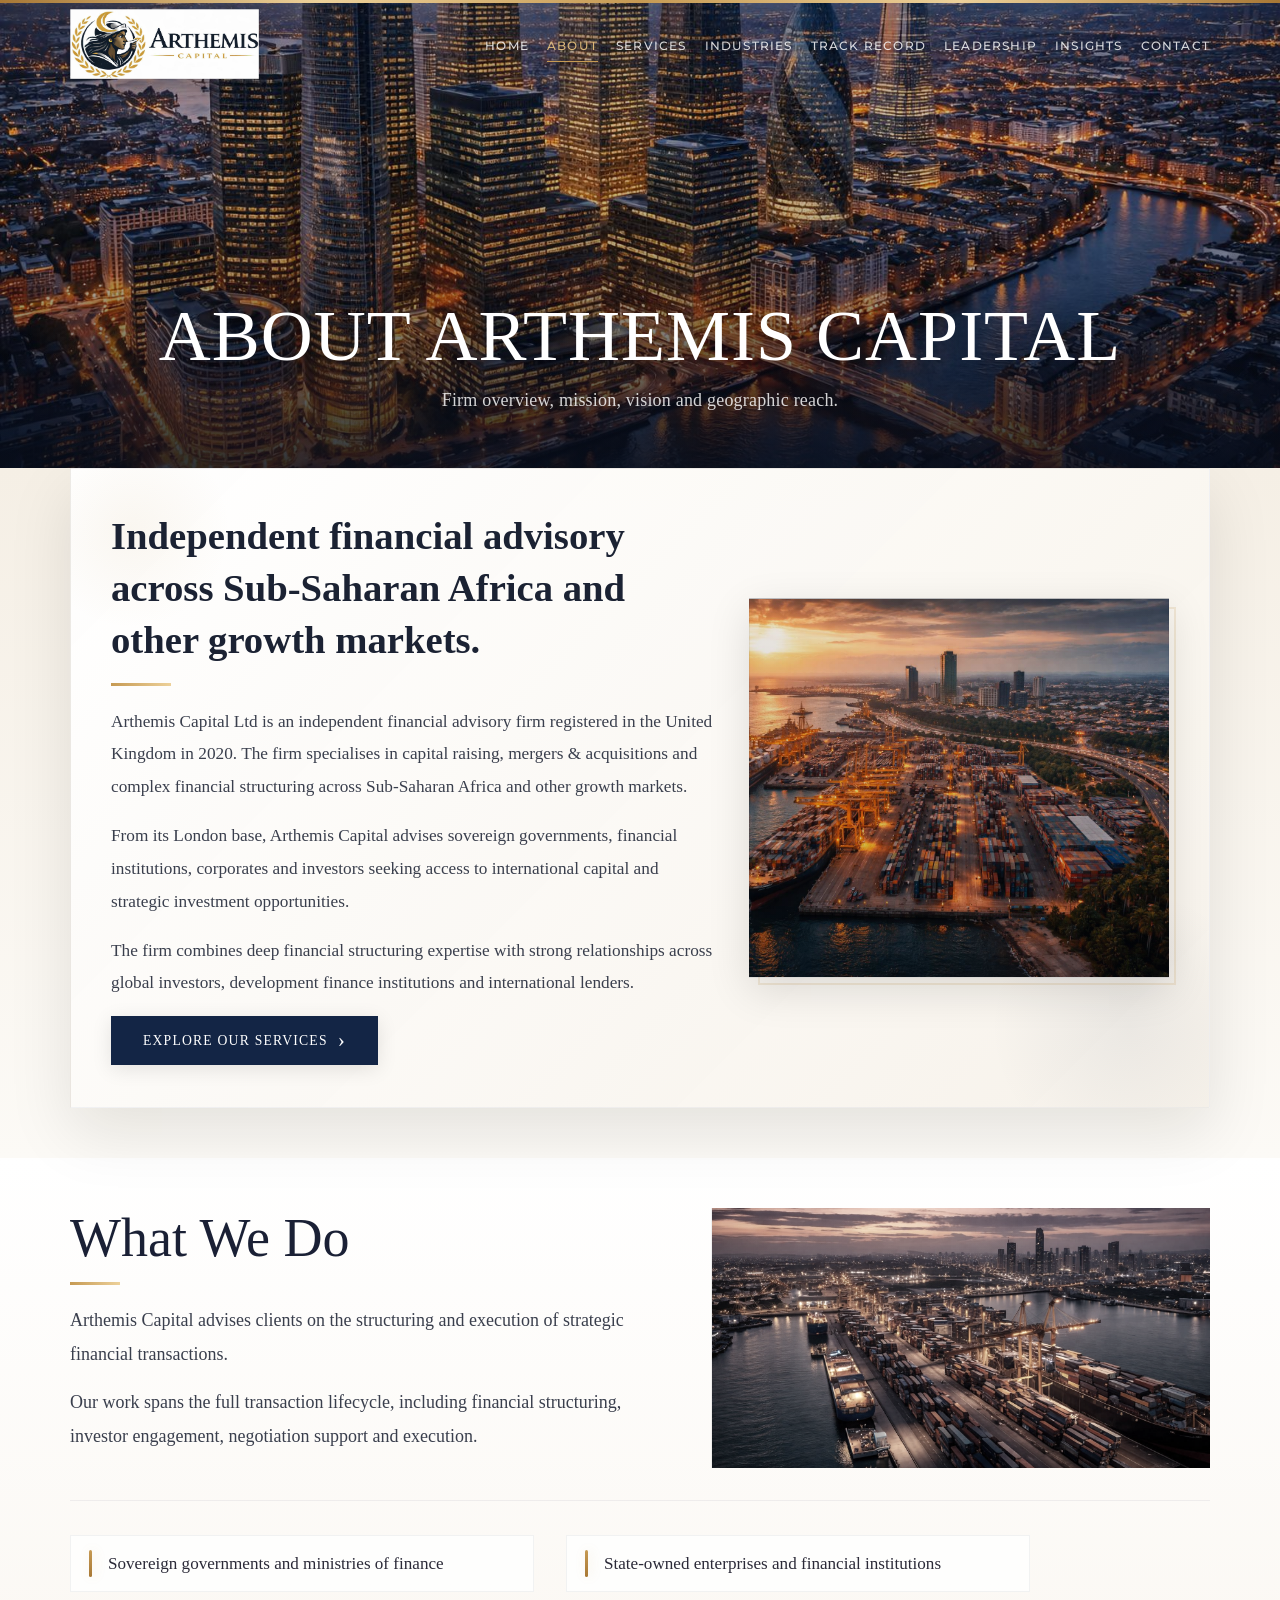
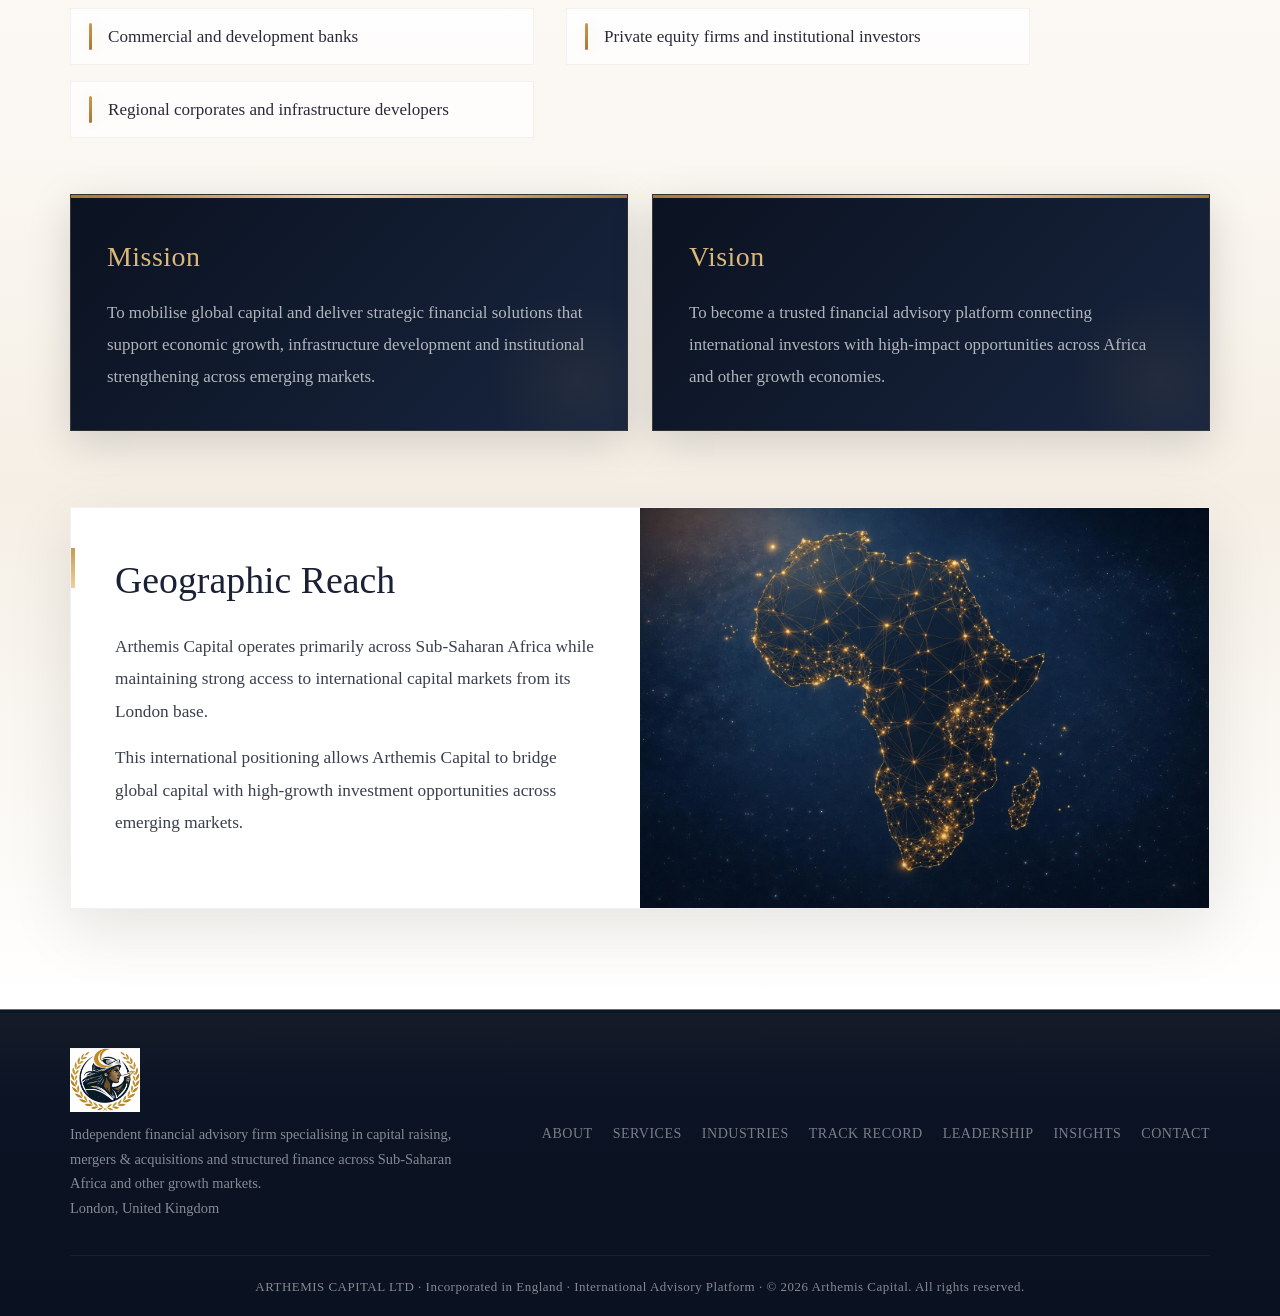
==== commit 12ae72a4: "update" ====
--- a/docs/about.html
+++ b/docs/about.html
@@ -142,13 +142,6 @@
         <div class="reach-copy">
           <h2>Geographic Reach</h2>
           <p>Arthemis Capital operates primarily across Sub-Saharan Africa while maintaining strong access to international capital markets from its London base.</p>
-          <p>The firm works with investors and lenders across:</p>
-          <div class="reach-tags">
-            <span class="reach-tag">Europe</span>
-            <span class="reach-tag">Africa</span>
-            <span class="reach-tag">Middle East</span>
-            <span class="reach-tag">North America</span>
-          </div>
           <p>This international positioning allows Arthemis Capital to bridge global capital with high-growth investment opportunities across emerging markets.</p>
         </div>
         <div class="reach-image">
--- a/docs/css/global.css
+++ b/docs/css/global.css
@@ -73,7 +73,7 @@
 
 .page-hero .hero-bg::after{content:'';position:absolute;bottom:0;left:0;right:0;height:150px;background:linear-gradient(to top,rgba(8,14,28,0.4),transparent)}
 
-.page-hero-content{position:relative;z-index:1;padding:78px 30px 44px;max-width:var(--max-width);margin:0 auto;width:100%;text-align:center}
+.page-hero-content{position:relative;z-index:1;padding: 10px;max-width:var(--max-width);margin:0 auto;width:100%;text-align:center}
 .page-hero h1{font-size:3rem;font-weight:400;margin-bottom:12px;text-shadow:0 2px 20px rgba(0,0,0,0.4);letter-spacing:0.8px}
 .page-hero p{font-size:1rem;color:rgba(255,255,255,0.82);max-width:680px;letter-spacing:0.2px;margin:0 auto}
 .breadcrumb{margin-top:25px;font-size:0.78rem;color:rgba(255,255,255,0.4);letter-spacing:0.5px}
@@ -101,7 +101,7 @@
 .section-light{background:var(--off-white)}
 .section-title{text-align:center;font-size:1.9rem;color:var(--dark-text);margin-bottom:15px;font-weight:400;letter-spacing:0.5px}
 .section-title-light{color:var(--white)}
-.section-subtitle{text-align:center;max-width:600px;margin:0 auto 50px;font-size:0.95rem;line-height:1.7}
+.section-subtitle{text-align:center;margin:0 auto 50px;font-size:0.95rem;line-height:1.7}
 .section-subtitle-light{color:rgba(255,255,255,0.6)}
 
 /* --- Footer --- */
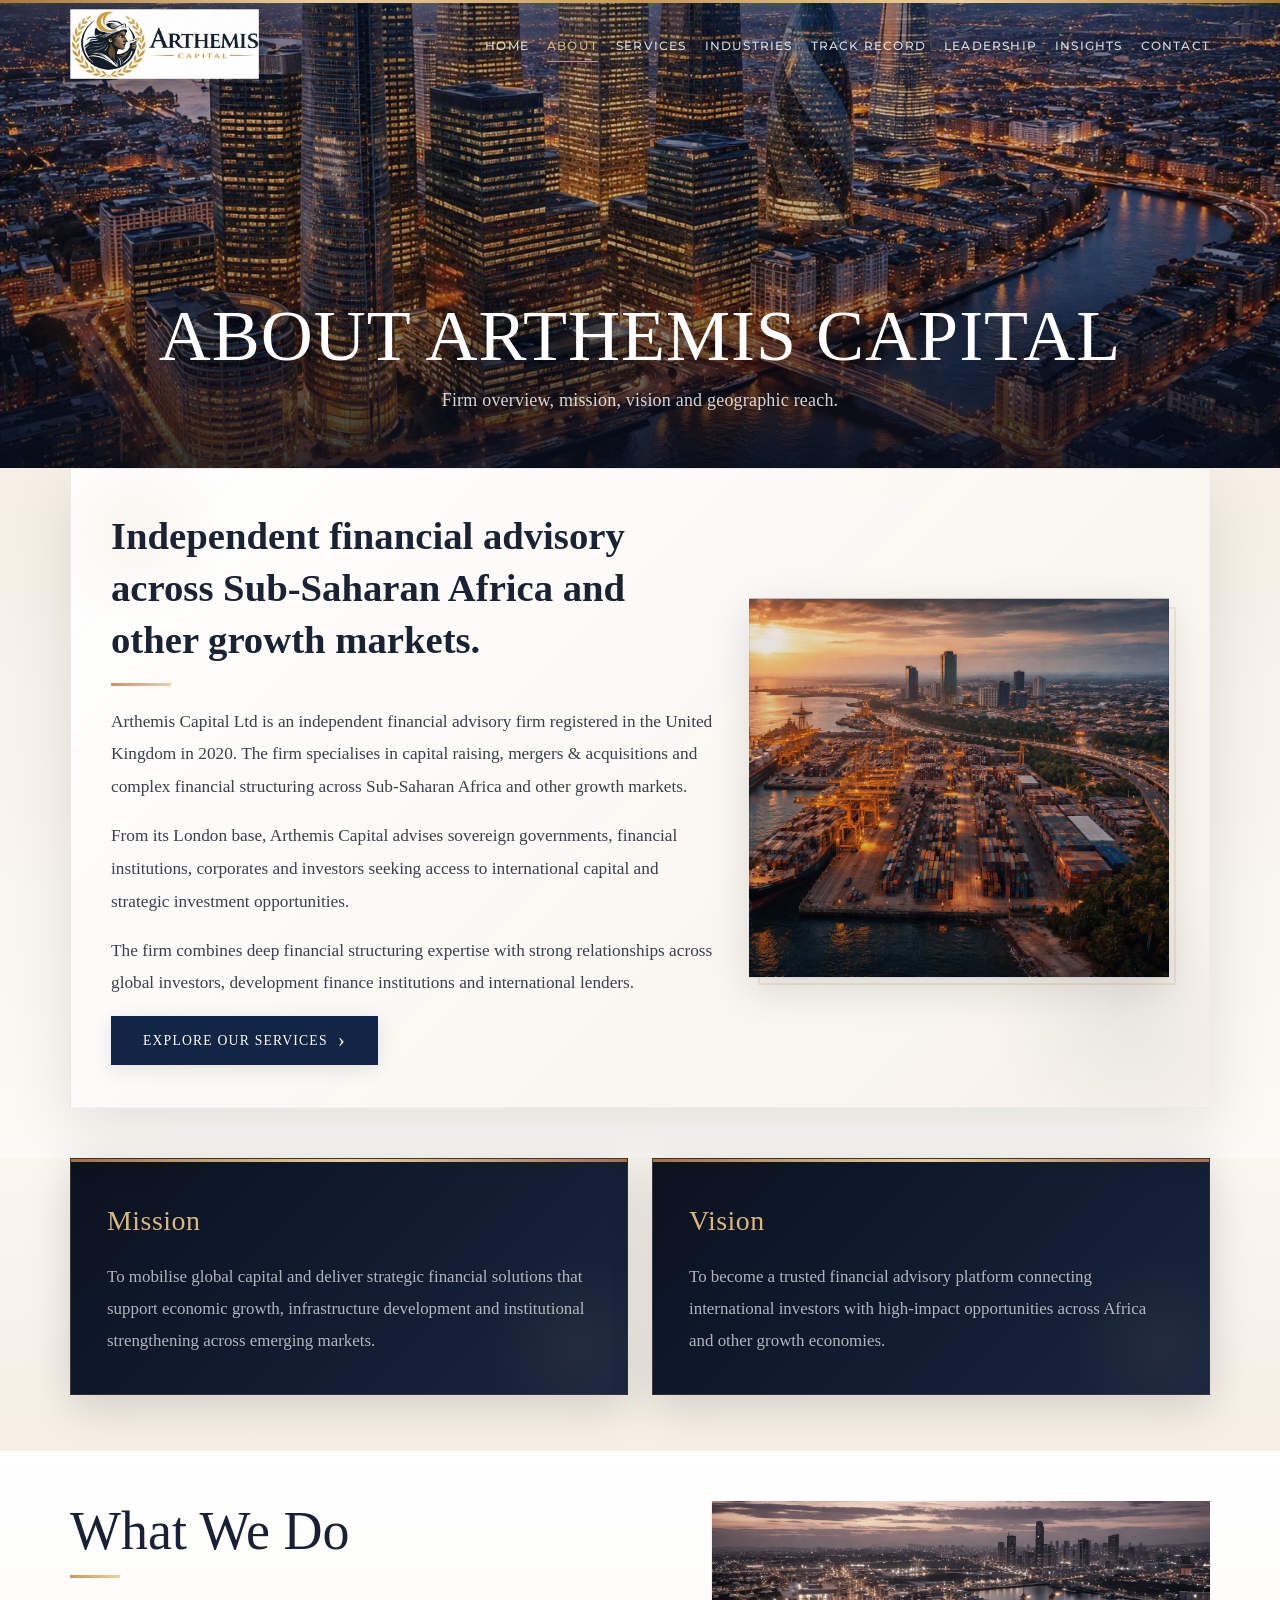
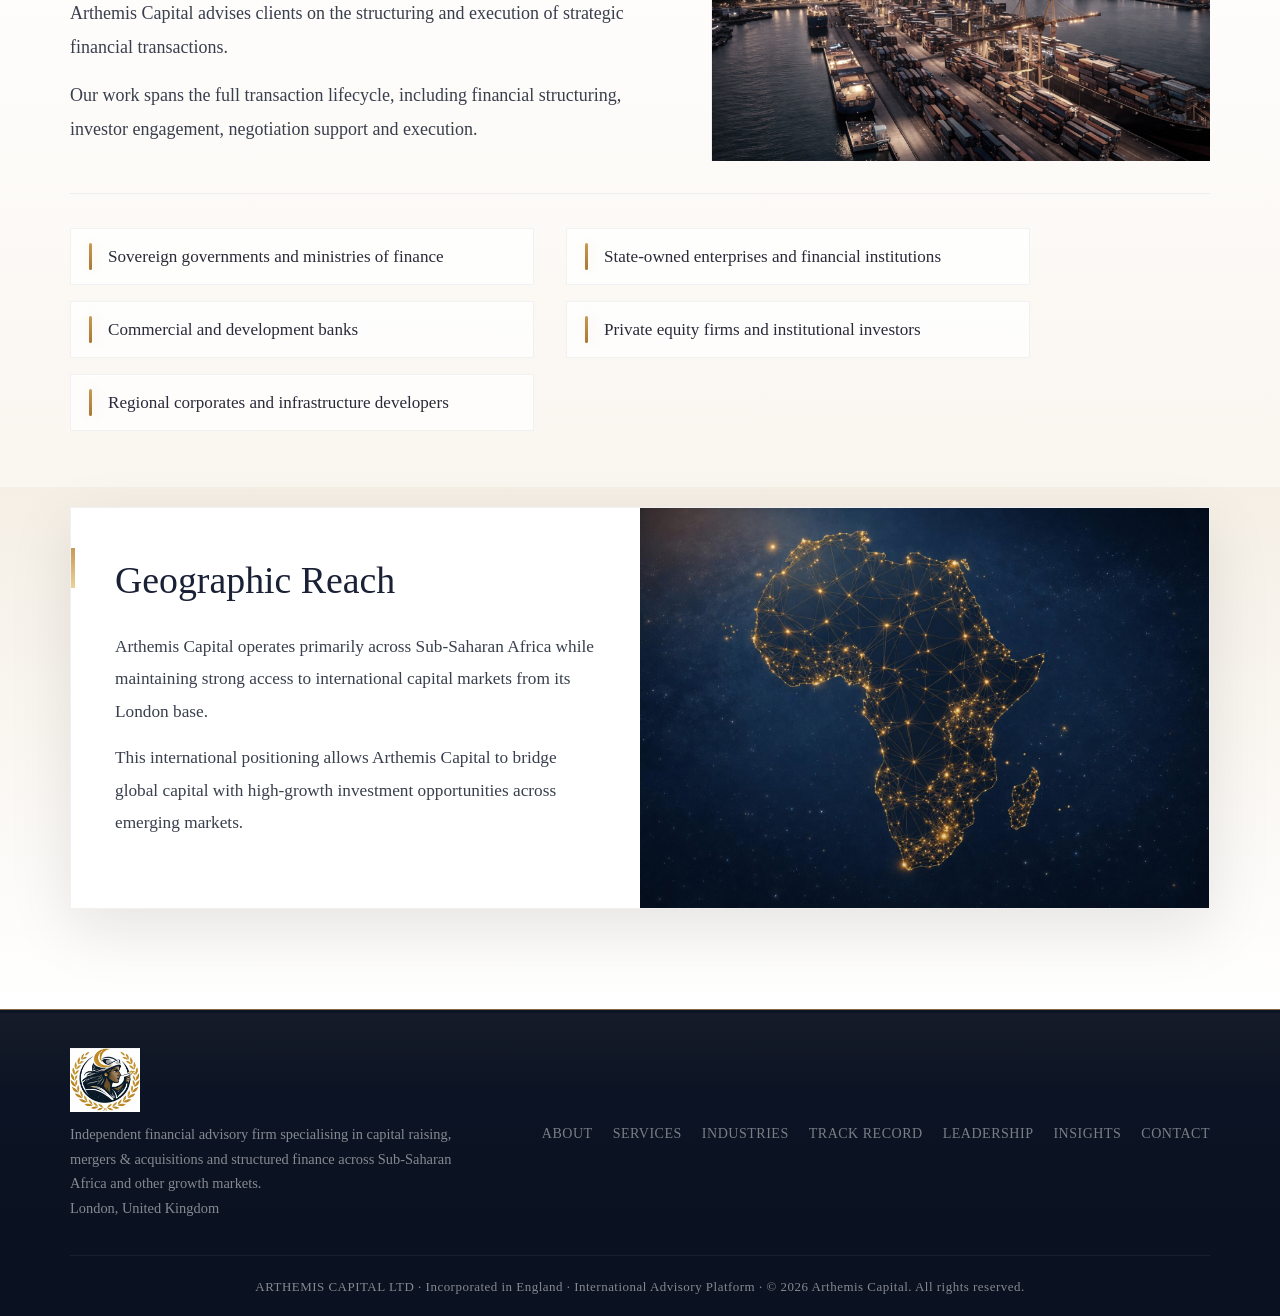
==== commit b0d8188b: "update changement" ====
--- a/docs/about.html
+++ b/docs/about.html
@@ -69,6 +69,23 @@
       </div>
     </div>
   </section>
+  
+  <section class="mission-section">
+    <div class="container">
+      <div class="mission-grid">
+        <article class="mission-card">
+          <h2>Mission</h2>
+          <p>To mobilise global capital and deliver strategic financial solutions that support economic growth,
+            infrastructure development and institutional strengthening across emerging markets.</p>
+        </article>
+        <article class="mission-card">
+          <h2>Vision</h2>
+          <p>To become a trusted financial advisory platform connecting international investors with high-impact
+            opportunities across Africa and other growth economies.</p>
+        </article>
+      </div>
+    </div>
+  </section>
 
   <section class="about-firm-section">
     <div class="container">
@@ -115,23 +132,6 @@
             </div>
           </div>
         </div>
-      </div>
-    </div>
-  </section>
-
-  <section class="mission-section">
-    <div class="container">
-      <div class="mission-grid">
-        <article class="mission-card">
-          <h2>Mission</h2>
-          <p>To mobilise global capital and deliver strategic financial solutions that support economic growth,
-            infrastructure development and institutional strengthening across emerging markets.</p>
-        </article>
-        <article class="mission-card">
-          <h2>Vision</h2>
-          <p>To become a trusted financial advisory platform connecting international investors with high-impact
-            opportunities across Africa and other growth economies.</p>
-        </article>
       </div>
     </div>
   </section>
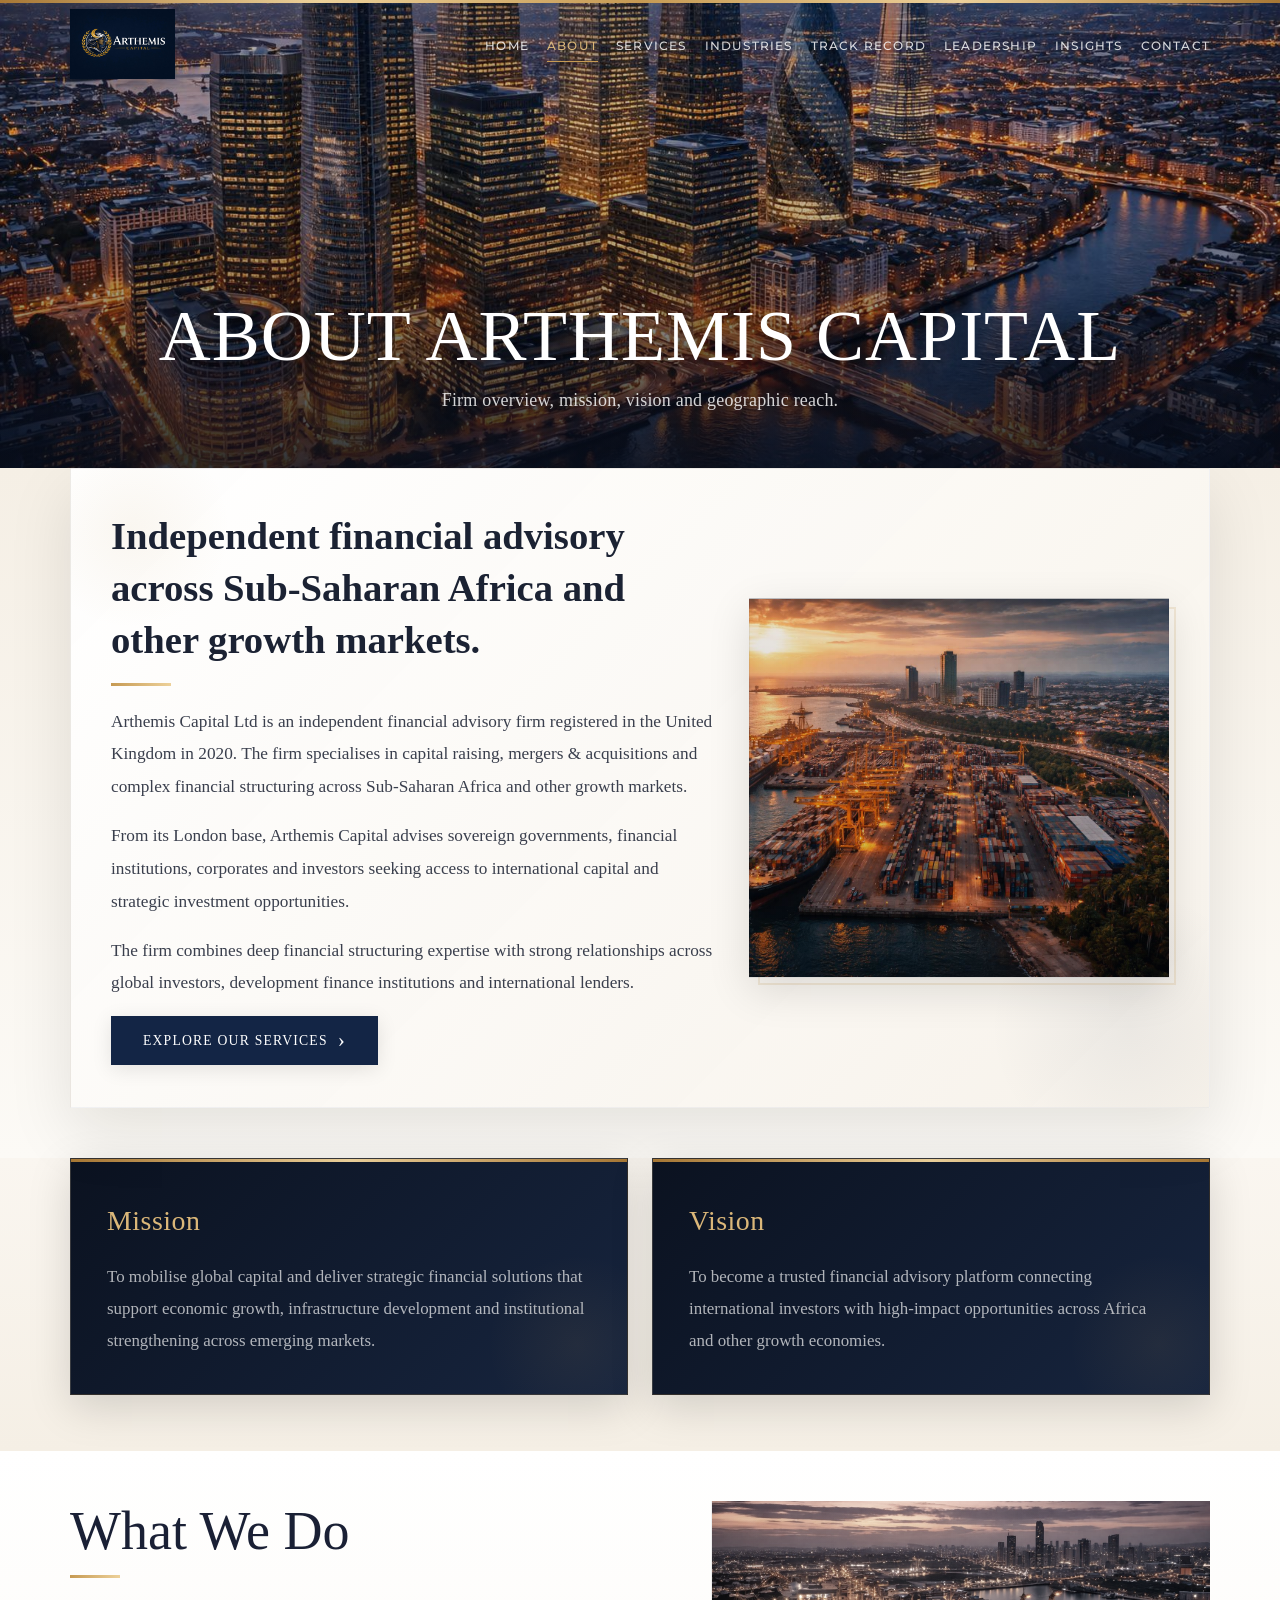
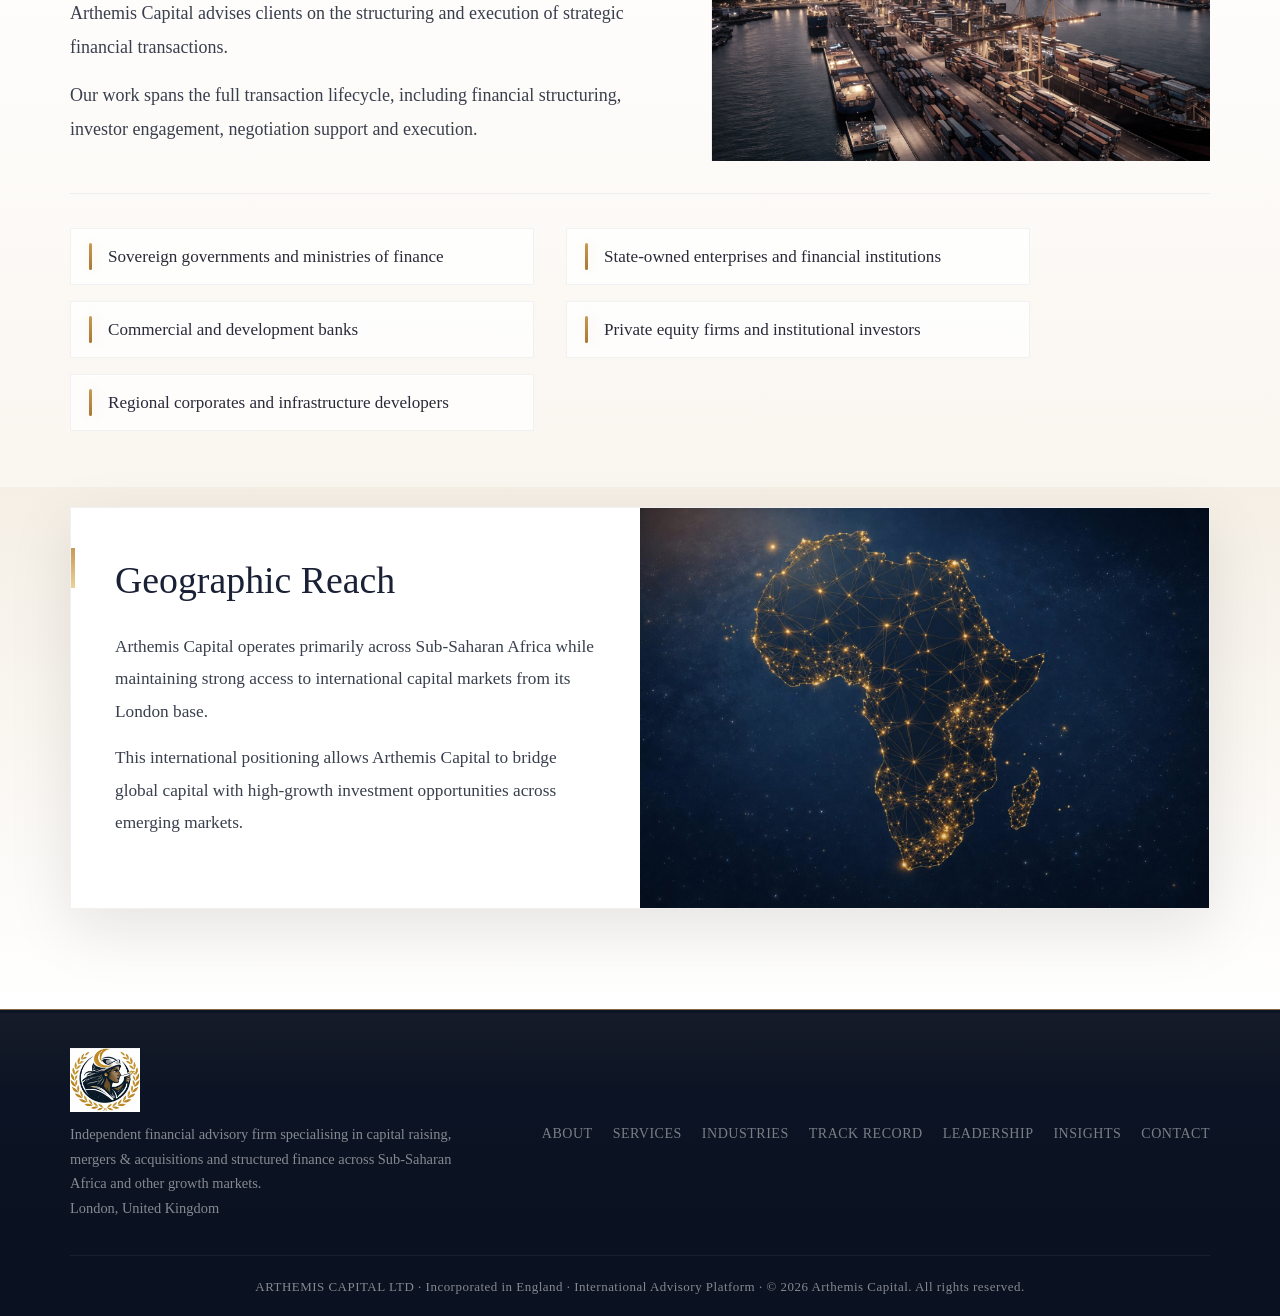
==== commit 9be3d810: "update" ====
--- a/docs/about.html
+++ b/docs/about.html
@@ -22,7 +22,7 @@
   <header class="site-header">
     <div class="header-inner">
       <a href="index.html" class="logo" aria-label="Arthemis Capital home">
-        <img src="./images/LOGO_ARTHEMIS.png" alt="Arthemis Capital logo">
+        <img src="./images/news/logo.jpeg" alt="Arthemis Capital logo">
       </a>
       <nav class="main-nav" id="mainNav">
         <ul>
--- a/docs/css/global.css
+++ b/docs/css/global.css
@@ -73,7 +73,7 @@
 
 .page-hero .hero-bg::after{content:'';position:absolute;bottom:0;left:0;right:0;height:150px;background:linear-gradient(to top,rgba(8,14,28,0.4),transparent)}
 
-.page-hero-content{position:relative;z-index:1;padding: 10px;max-width:var(--max-width);margin:0 auto;width:100%;text-align:center}
+.page-hero-content{position:relative;z-index:1;padding: 0px 10px;max-width:var(--max-width);margin:0 auto;width:100%;text-align:center}
 .page-hero h1{font-size:3rem;font-weight:400;margin-bottom:12px;text-shadow:0 2px 20px rgba(0,0,0,0.4);letter-spacing:0.8px}
 .page-hero p{font-size:1rem;color:rgba(255,255,255,0.82);max-width:680px;letter-spacing:0.2px;margin:0 auto}
 .breadcrumb{margin-top:25px;font-size:0.78rem;color:rgba(255,255,255,0.4);letter-spacing:0.5px}
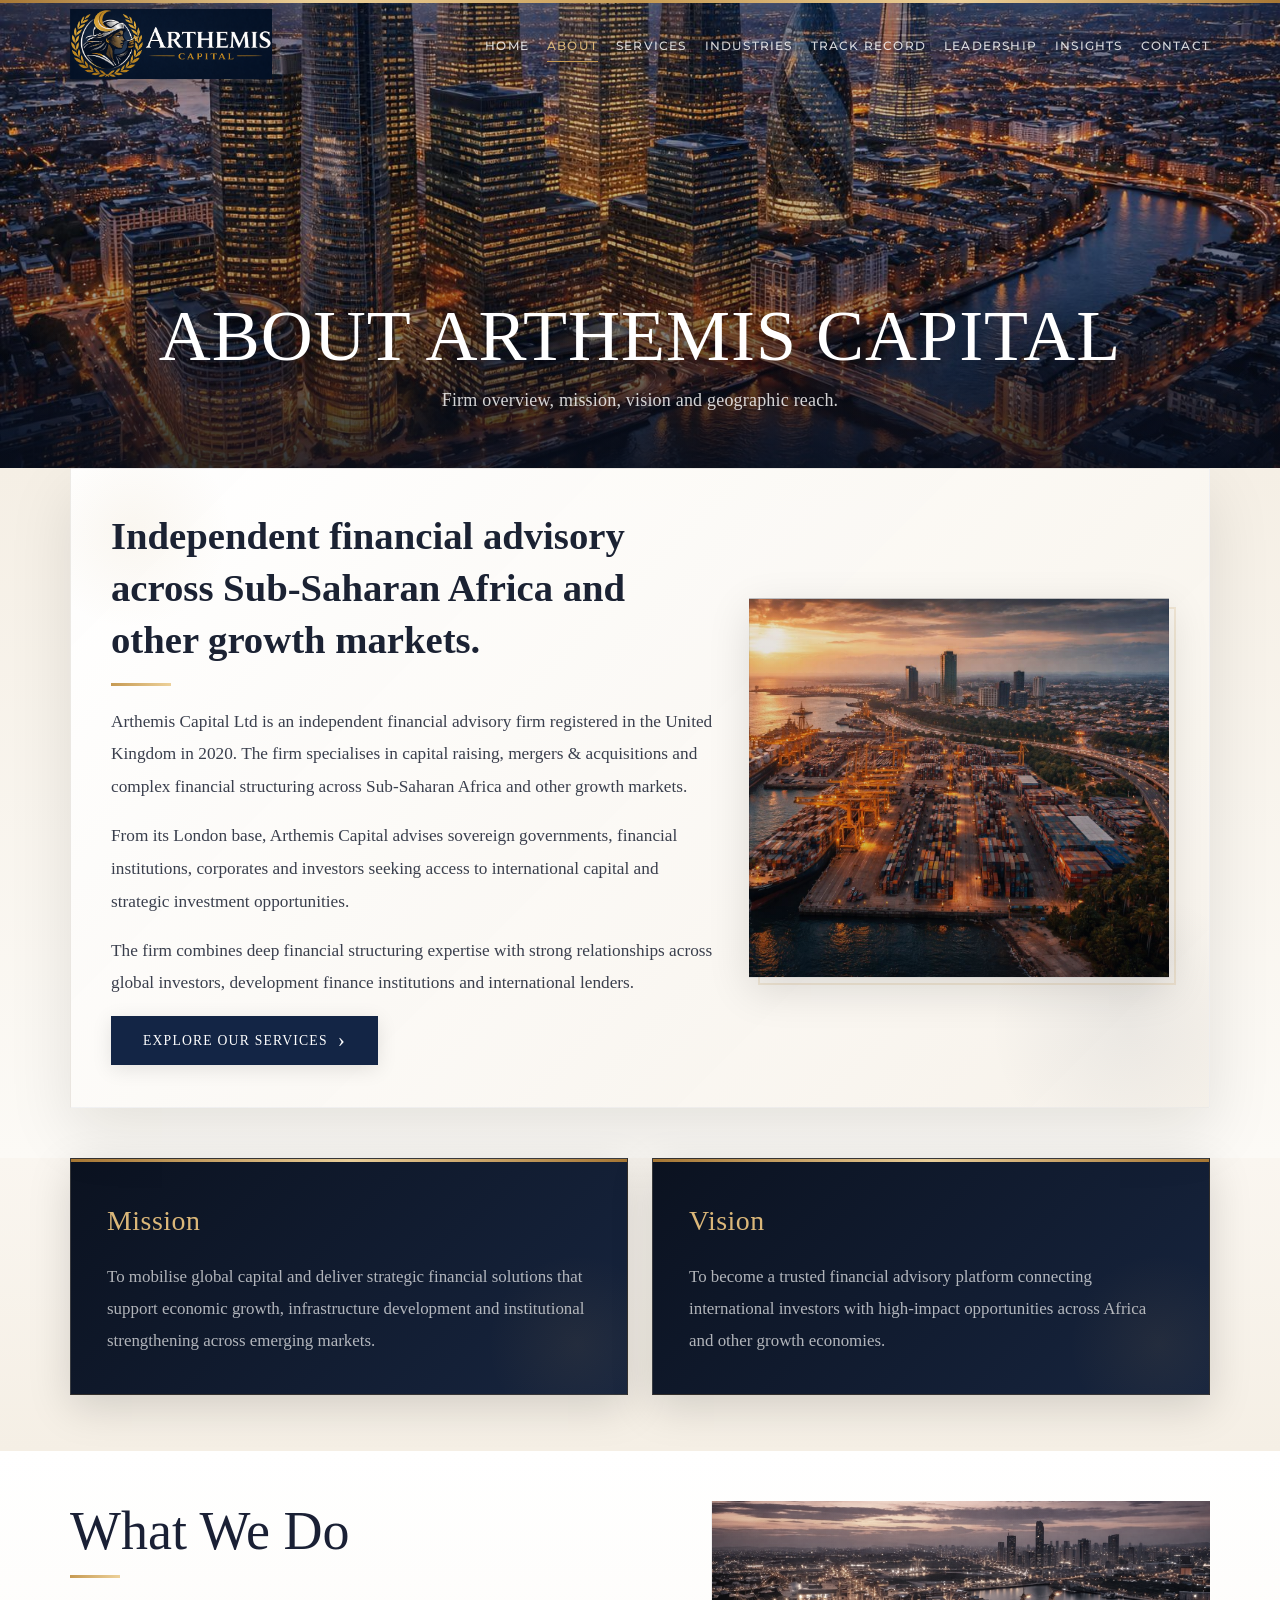
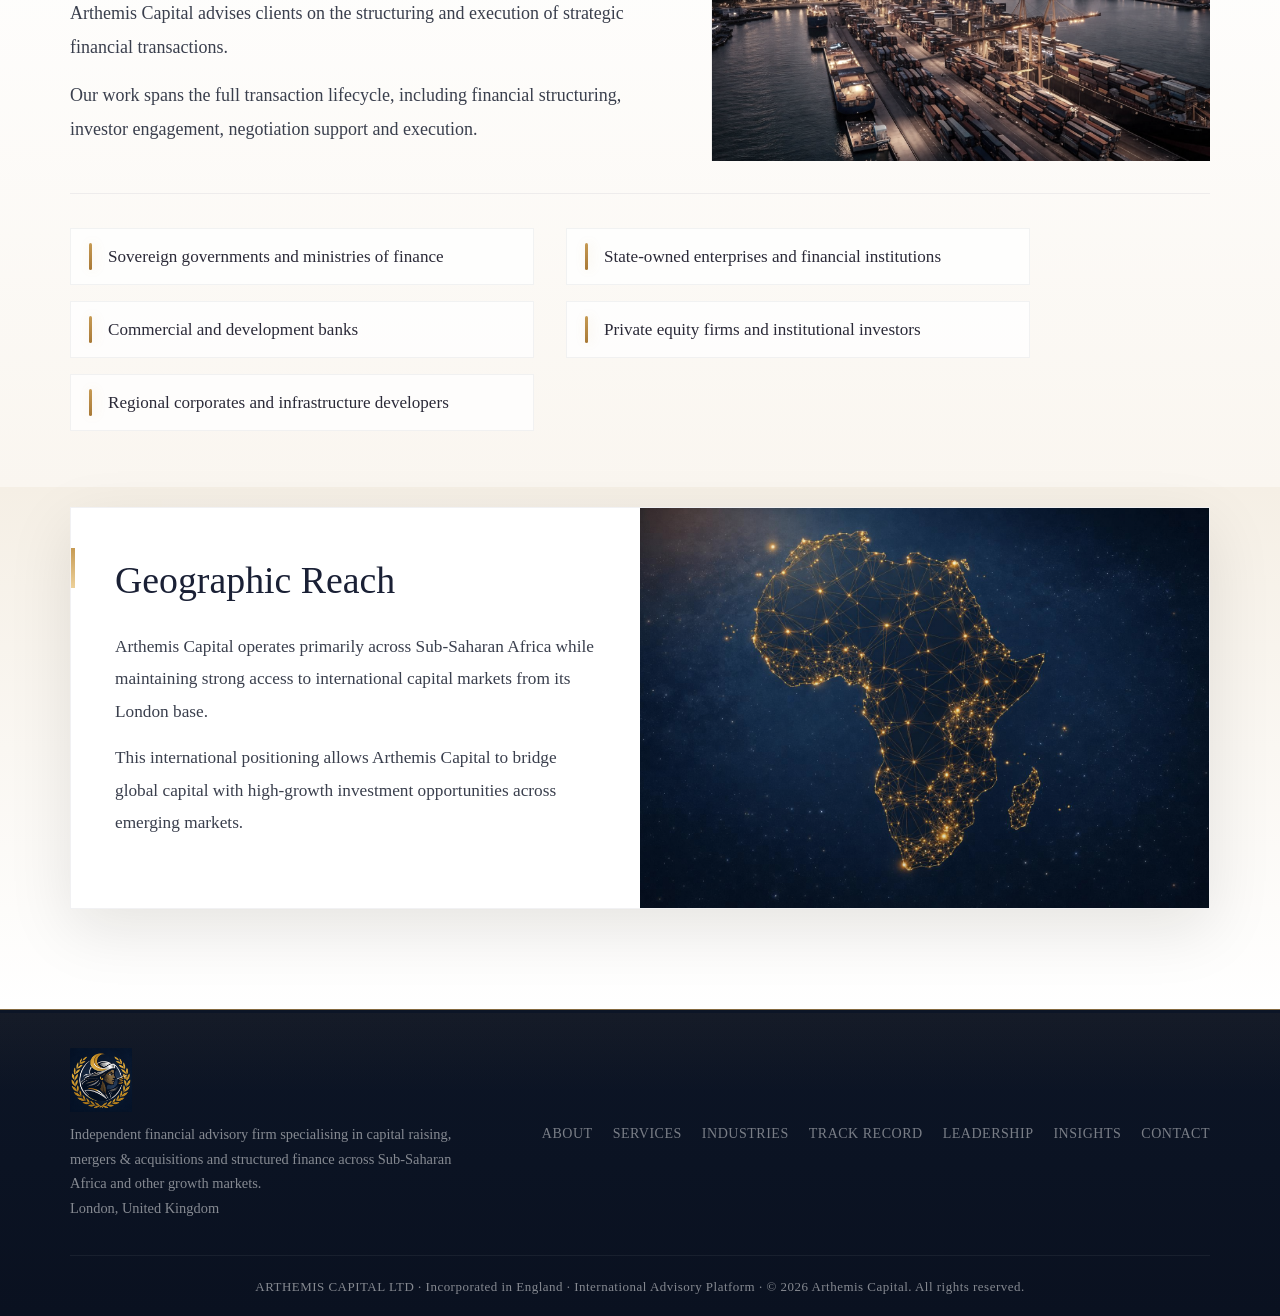
==== commit 5cf2be9d: "update changement" ====
--- a/docs/about.html
+++ b/docs/about.html
@@ -5,7 +5,7 @@
   <meta charset="UTF-8">
   <meta name="viewport" content="width=device-width, initial-scale=1.0">
   <title>About - Arthemis Capital</title>
-  <link rel="icon" href="./images/ICONE_ARTHEMIS.png" type="image/x-icon">
+  <link rel="icon" href="./images/news/ICONEARTHEMISVF.png" type="image/x-icon">
   <meta name="description" content="Firm overview, mission, vision and geographic reach of Arthemis Capital.">
   <link rel="preconnect" href="https://fonts.googleapis.com">
   <link rel="preconnect" href="https://fonts.gstatic.com" crossorigin>
@@ -22,7 +22,7 @@
   <header class="site-header">
     <div class="header-inner">
       <a href="index.html" class="logo" aria-label="Arthemis Capital home">
-        <img src="./images/news/logo.jpeg" alt="Arthemis Capital logo">
+        <img src="./images/news/LOGO ARTHEMISVF.png" alt="Arthemis Capital logo">
       </a>
       <nav class="main-nav" id="mainNav">
         <ul>
@@ -156,7 +156,7 @@
       <div class="footer-inner">
         <div class="footer-left">
           <a href="index.html" class="footer-logo" aria-label="Arthemis Capital home">
-            <img src="./images/ICONE_ARTHEMIS.png" alt="Arthemis Capital logo">
+            <img src="./images/news/ICONEARTHEMISVF.png" alt="Arthemis Capital logo">
           </a>
           <p>Independent financial advisory firm specialising in capital raising, mergers &amp; acquisitions and
             structured finance across Sub-Saharan Africa and other growth markets.</p>
